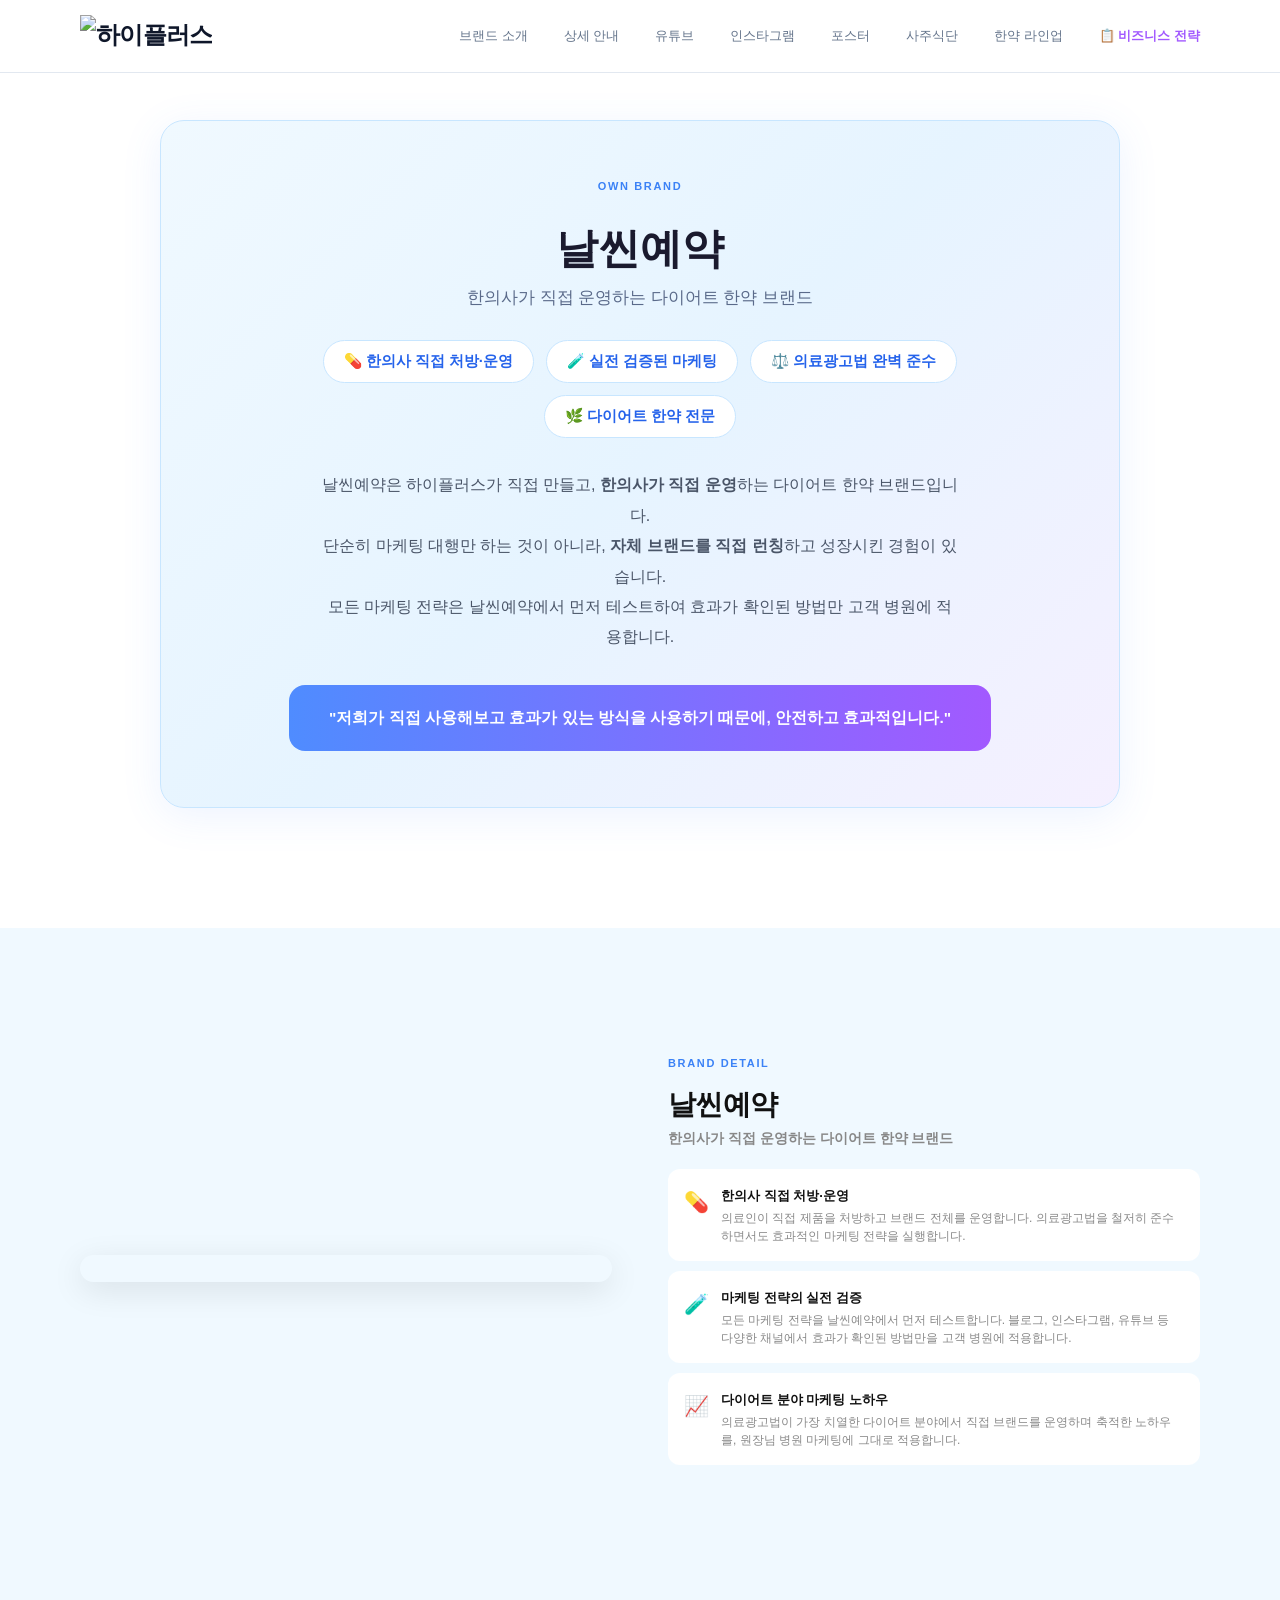
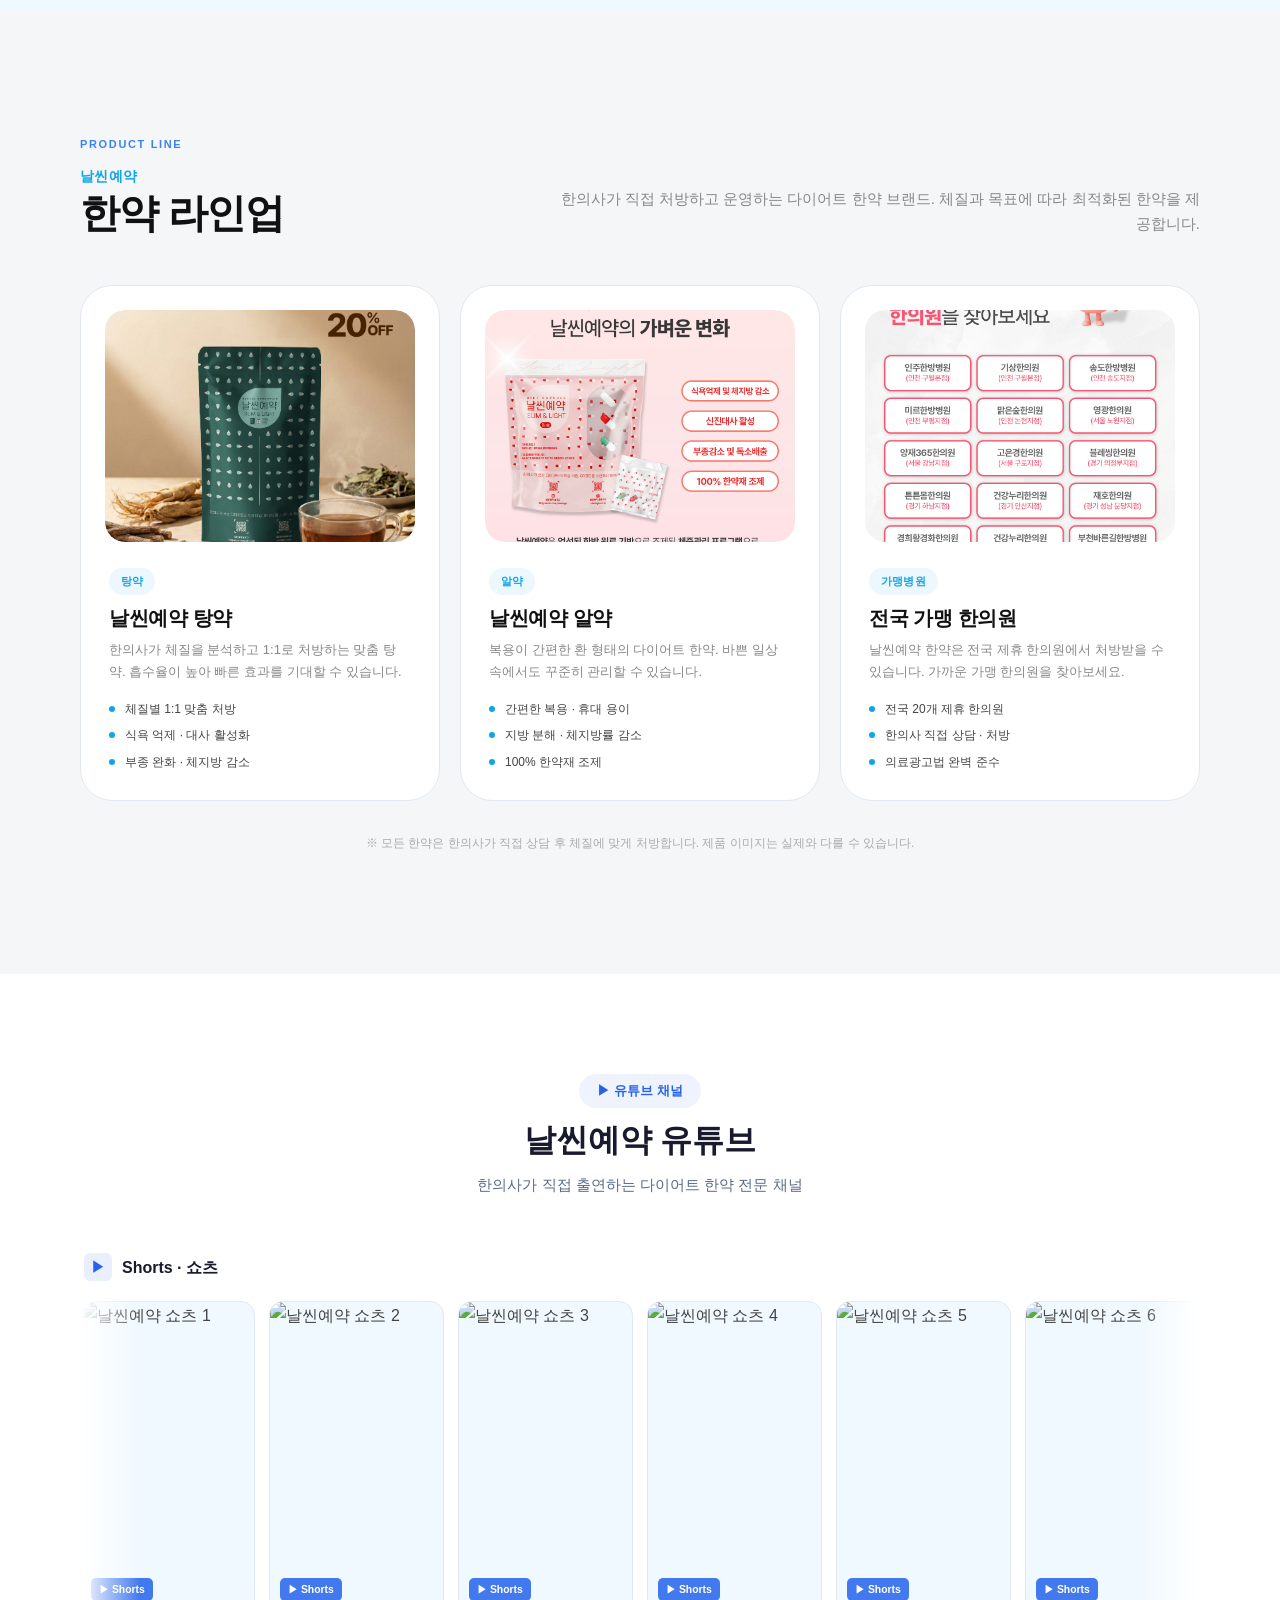
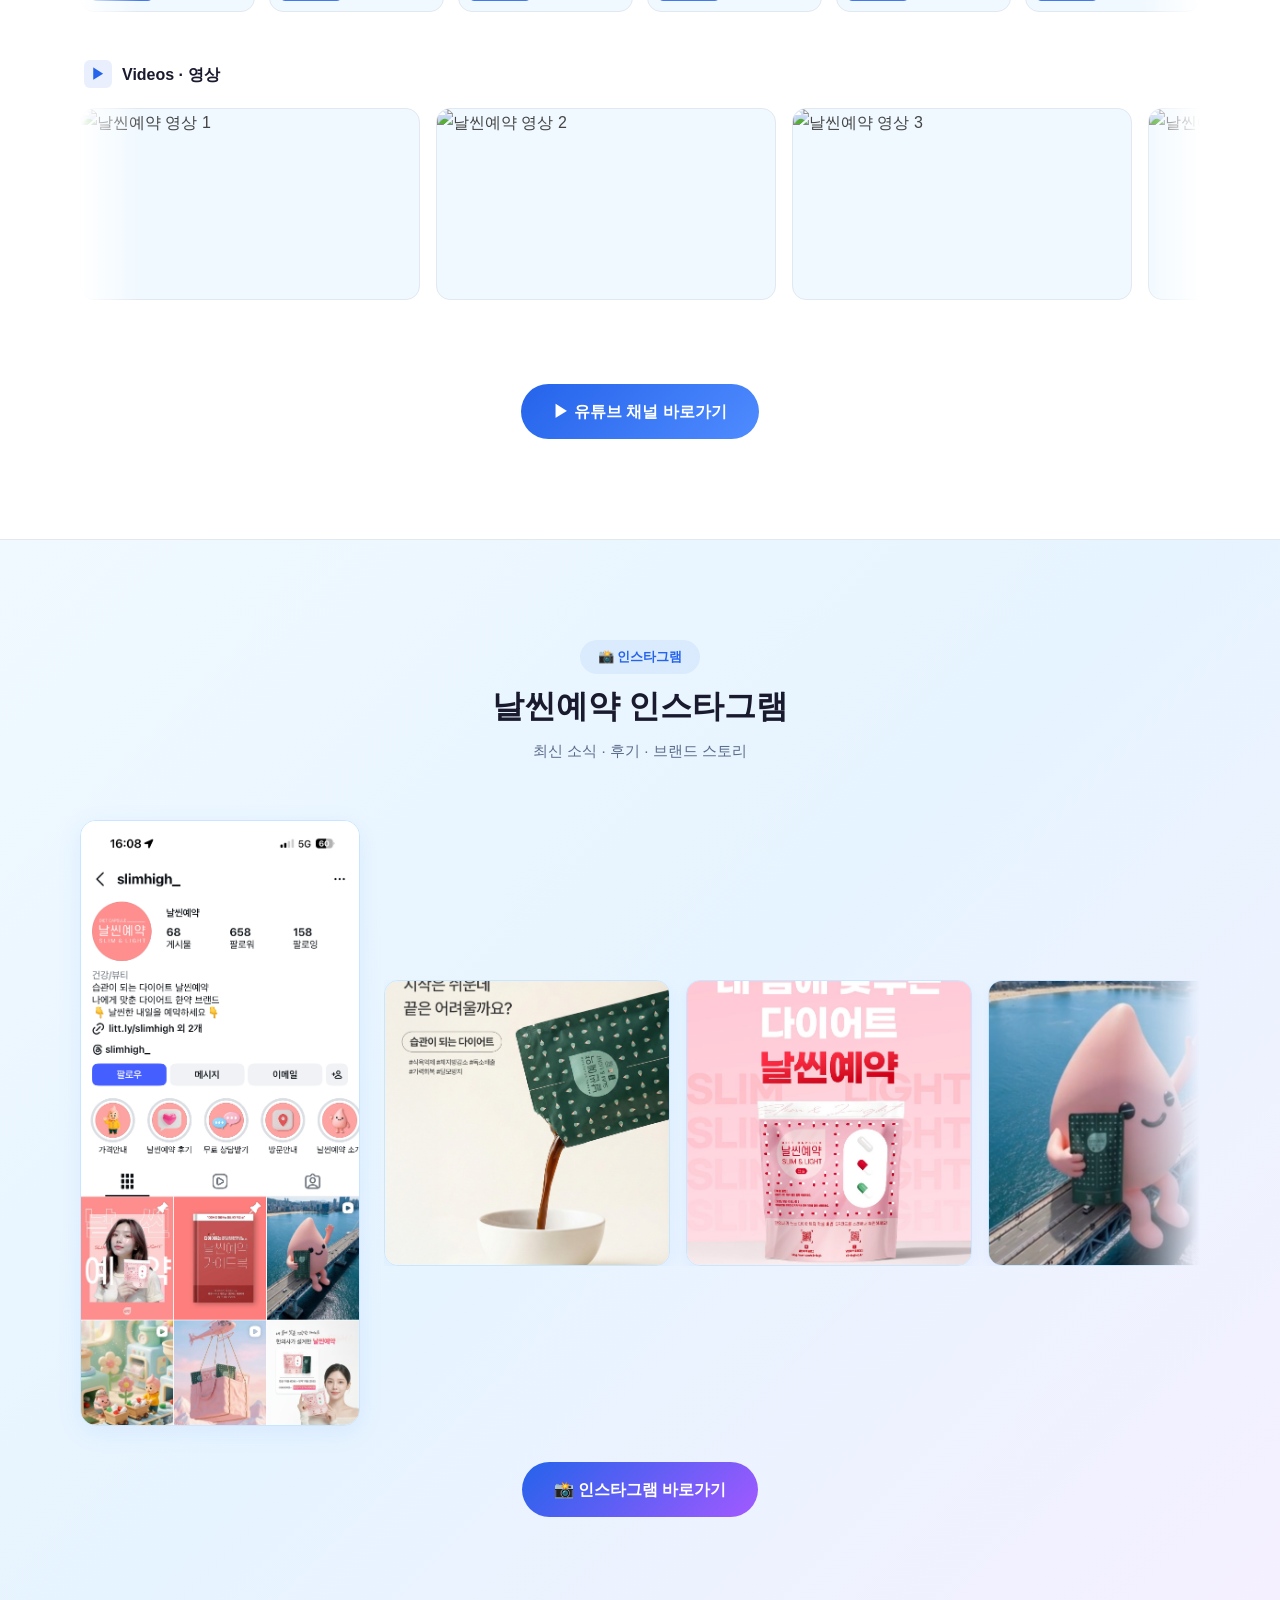
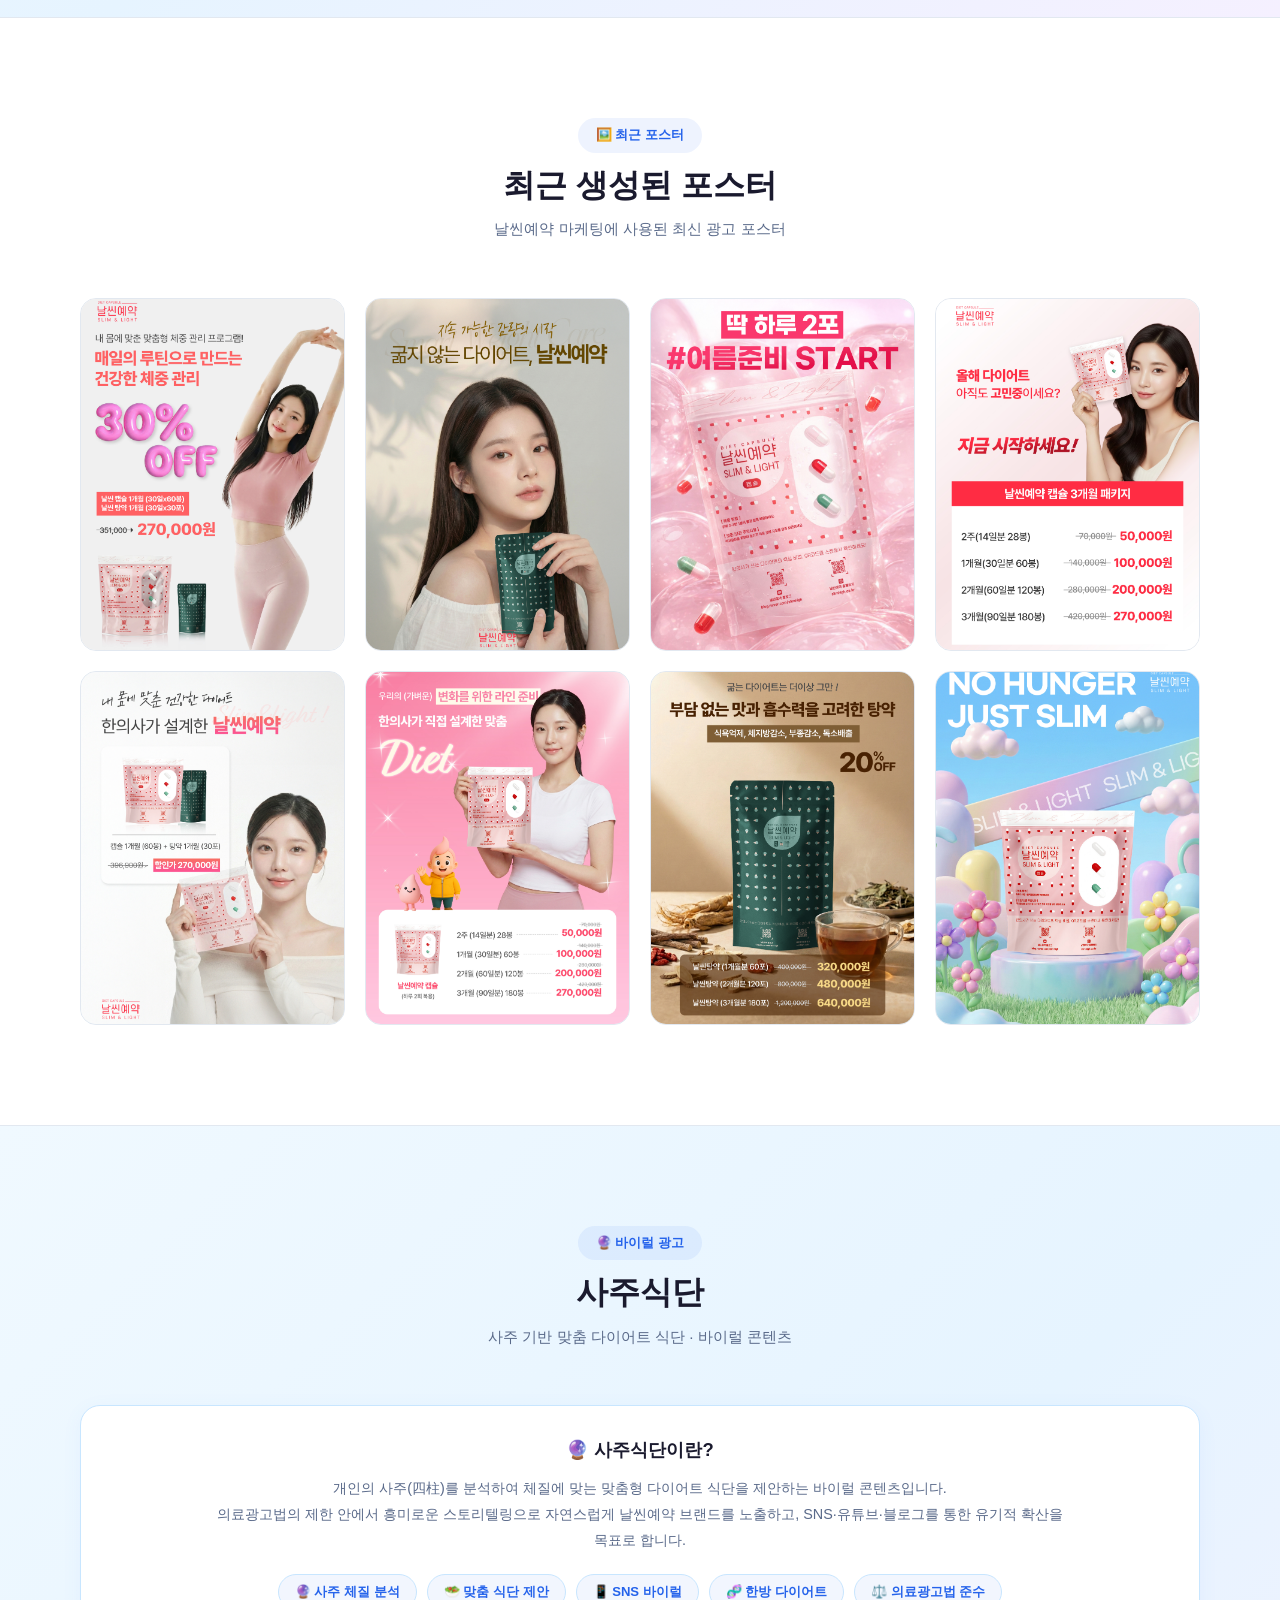
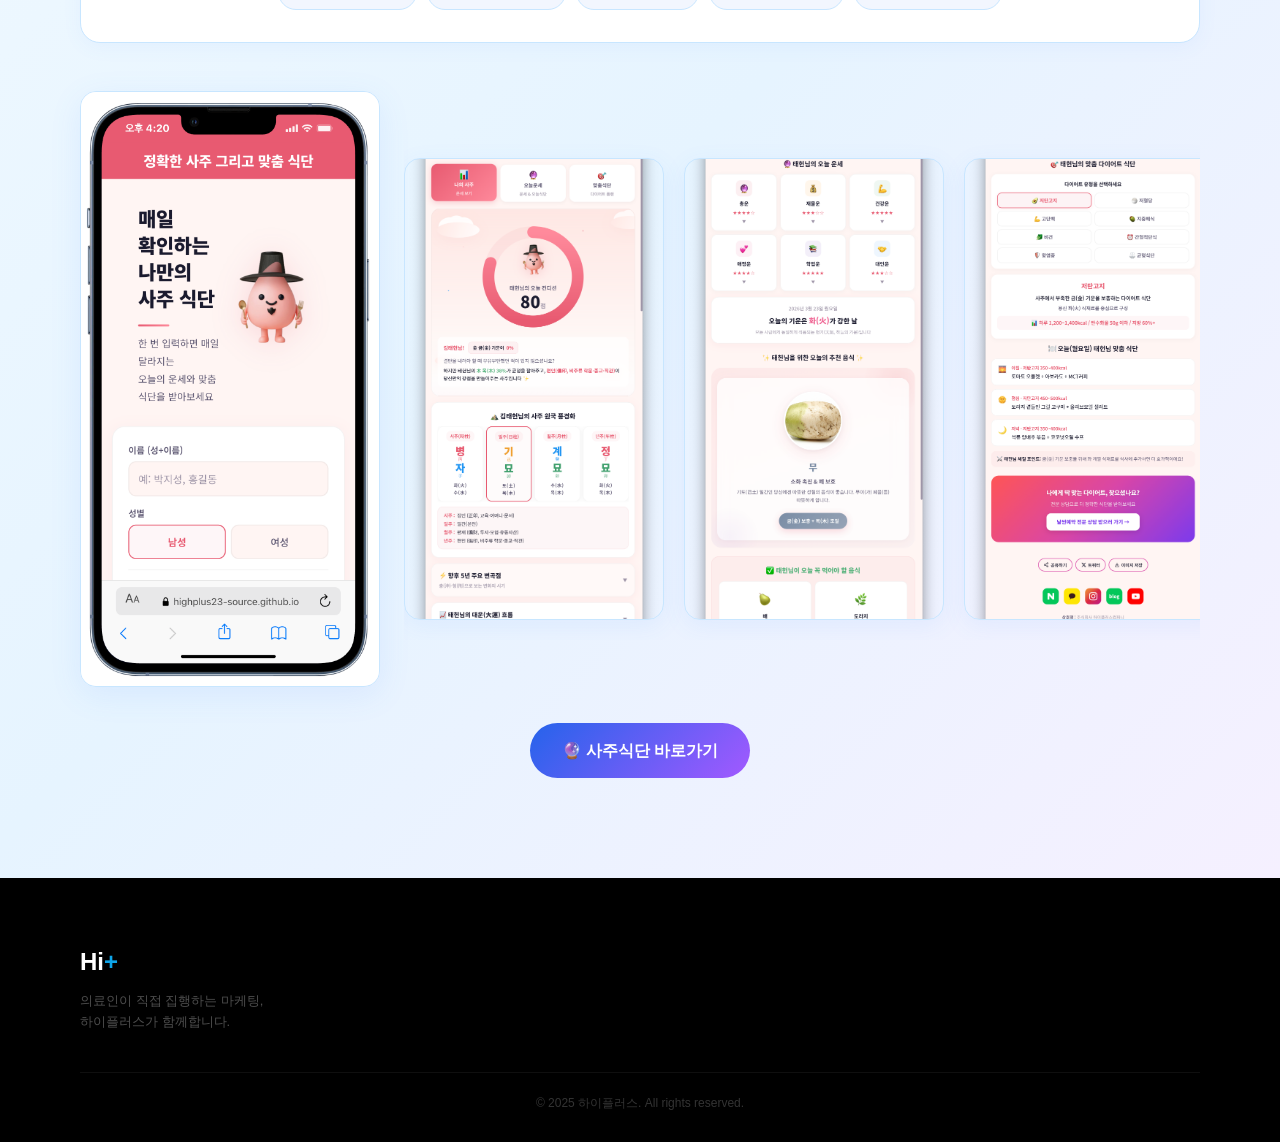
==== 날씬예약.html @ 417c9d14 "feat: Initial commit of HighPlus website project" ====
<!DOCTYPE html>
<html lang="ko">
<head>
    <meta charset="UTF-8">
    <meta name="viewport" content="width=device-width, initial-scale=1.0">
    <title>날씬예약 | 한의사가 직접 운영하는 다이어트 한약 브랜드</title>
    <meta name="description" content="한의사가 직접 운영하는 다이어트 한약 브랜드 날씬예약. 실전 검증된 마케팅 전략, 의료광고법 완벽 준수.">
    <link href="https://cdn.jsdelivr.net/gh/orioncactus/pretendard/dist/web/static/pretendard.css" rel="stylesheet">
    <link rel="stylesheet" href="style.css">
    <style>
        /* ── 상단 브랜드 히어로 카드 ── */
        .brand-hero-card {
            display: flex;
            flex-direction: column;
            align-items: center;
            text-align: center;
            background: linear-gradient(135deg, #f0f9ff 0%, #e6f4ff 50%, #f5f0ff 100%);
            border: 1.5px solid #c8e6ff;
            border-radius: 24px;
            padding: 56px 64px;
            max-width: 960px;
            margin: 0 auto;
            box-shadow: 0 8px 40px rgba(80,140,255,0.10);
        }
        .brand-hero-card h2 {
            font-size: 2.6rem;
            font-weight: 800;
            color: #1a1a2e;
            margin: 12px 0 8px;
        }
        .brand-hero-card .sub {
            font-size: 1.05rem;
            color: #5a6a8a;
            margin-bottom: 28px;
        }
        .brand-hero-features {
            display: flex;
            justify-content: center;
            gap: 12px;
            flex-wrap: wrap;
            margin-bottom: 32px;
        }
        .brand-hero-features span {
            background: #fff;
            border: 1.5px solid #c8e6ff;
            border-radius: 999px;
            padding: 8px 20px;
            font-size: 0.92rem;
            color: #2563eb;
            font-weight: 600;
        }
        .brand-hero-desc {
            font-size: 1rem;
            color: #4a5568;
            line-height: 1.9;
            max-width: 640px;
            margin: 0 auto 32px;
        }
        .brand-hero-quote {
            background: linear-gradient(90deg, #4f8cff, #a259ff);
            color: #fff;
            border-radius: 16px;
            padding: 20px 40px;
            font-size: 0.97rem;
            font-weight: 600;
        }

        /* ── 공통 섹션 ── */
        .media-section { padding: 100px 0; }
        .media-section-header { text-align: center; margin-bottom: 56px; }
        .media-section-header .badge {
            display: inline-block;
            border-radius: 999px;
            padding: 6px 18px;
            font-size: 0.82rem;
            font-weight: 700;
            margin-bottom: 12px;
            background: rgba(37,99,235,0.08);
            color: #2563eb;
        }
        .media-section-header h2 {
            font-size: 2rem;
            font-weight: 800;
            margin: 0 0 10px;
            color: #1a1a2e;
        }
        .media-section-header p { color: #5a6a8a; font-size: 0.95rem; }

        /* ── 섹션 구분선 ── */
        .media-section + .media-section {
            border-top: 1px solid #e2e8f0;
        }

        /* ── 유튜브 섹션 ── */
        #youtube-section { background: #fff; }

        .yt-sub-label {
            display: flex;
            align-items: center;
            gap: 10px;
            color: #1a1a2e;
            font-size: 1rem;
            font-weight: 700;
            margin-bottom: 20px;
            padding-left: 4px;
        }
        .yt-sub-label .yt-icon {
            width: 28px;
            height: 28px;
            border-radius: 6px;
            display: inline-flex;
            align-items: center;
            justify-content: center;
            font-size: 0.85rem;
        }
        .yt-sub-label .yt-icon.shorts { background: rgba(37,99,235,0.1); color: #2563eb; }
        .yt-sub-label .yt-icon.video { background: rgba(37,99,235,0.1); color: #2563eb; }

        /* 쇼츠 캐러셀 */
        .carousel-wrapper {
            overflow: hidden;
            position: relative;
            margin-bottom: 48px;
        }
        .carousel-wrapper::before,
        .carousel-wrapper::after {
            content: '';
            position: absolute; top: 0; bottom: 0; width: 60px;
            z-index: 3; pointer-events: none;
        }
        #youtube-section .carousel-wrapper::before { left: 0; background: linear-gradient(to right, #fff 0%, transparent 100%); }
        #youtube-section .carousel-wrapper::after { right: 0; background: linear-gradient(to left, #fff 0%, transparent 100%); }

        .shorts-track {
            display: flex;
            gap: 14px;
            animation: scrollShorts 30s linear infinite;
            width: max-content;
        }
        .shorts-track:hover { animation-play-state: paused; }

        @keyframes scrollShorts {
            0% { transform: translateX(0); }
            100% { transform: translateX(-50%); }
        }

        .shorts-slot {
            width: 175px;
            flex-shrink: 0;
            aspect-ratio: 9/16;
            background: #f0f9ff;
            border-radius: 14px;
            overflow: hidden;
            position: relative;
            cursor: pointer;
            border: 1.5px solid #e2e8f0;
            transition: transform 0.3s ease, box-shadow 0.3s ease;
        }
        .shorts-slot:hover {
            transform: translateY(-6px) scale(1.03);
            box-shadow: 0 12px 40px rgba(37,99,235,0.12);
            border-color: #c8e6ff;
        }
        .shorts-slot img {
            width: 100%; height: 100%; object-fit: cover;
            transition: transform 0.4s ease;
        }
        .shorts-slot:hover img { transform: scale(1.05); }
        .shorts-slot::after {
            content: '';
            position: absolute; bottom: 0; left: 0; right: 0;
            height: 50%;
            background: linear-gradient(to top, rgba(0,0,0,0.4) 0%, transparent 100%);
            pointer-events: none;
            opacity: 0;
            transition: opacity 0.3s ease;
        }
        .shorts-slot:hover::after { opacity: 1; }
        .shorts-badge {
            position: absolute; bottom: 10px; left: 10px;
            background: rgba(37,99,235,0.85); color: #fff;
            font-size: 0.65rem; font-weight: 700;
            padding: 3px 8px; border-radius: 5px;
            z-index: 2;
            display: flex; align-items: center; gap: 4px;
        }

        /* 썸네일 캐러셀 */
        .thumb-track {
            display: flex;
            gap: 16px;
            animation: scrollThumbs 35s linear infinite;
            width: max-content;
        }
        .thumb-track:hover { animation-play-state: paused; }

        @keyframes scrollThumbs {
            0% { transform: translateX(0); }
            100% { transform: translateX(-50%); }
        }

        .thumb-slot {
            width: 340px;
            flex-shrink: 0;
            aspect-ratio: 16/9;
            background: #f0f9ff;
            border-radius: 14px;
            overflow: hidden;
            position: relative;
            cursor: pointer;
            border: 1.5px solid #e2e8f0;
            transition: transform 0.3s ease, box-shadow 0.3s ease;
        }
        .thumb-slot:hover {
            transform: translateY(-4px) scale(1.02);
            box-shadow: 0 10px 36px rgba(37,99,235,0.12);
            border-color: #c8e6ff;
        }
        .thumb-slot img {
            width: 100%; height: 100%; object-fit: cover;
            transition: transform 0.4s ease;
        }
        .thumb-slot:hover img { transform: scale(1.05); }
        .thumb-slot::after {
            content: '';
            position: absolute; bottom: 0; left: 0; right: 0;
            height: 40%;
            background: linear-gradient(to top, rgba(0,0,0,0.4) 0%, transparent 100%);
            pointer-events: none;
            opacity: 0;
            transition: opacity 0.3s ease;
        }
        .thumb-slot:hover::after { opacity: 1; }
        .play-icon {
            position: absolute;
            top: 50%; left: 50%;
            transform: translate(-50%, -50%) scale(0.8);
            width: 48px; height: 48px;
            background: rgba(37,99,235,0.85);
            border-radius: 50%;
            display: flex; align-items: center; justify-content: center;
            opacity: 0;
            transition: opacity 0.3s ease, transform 0.3s ease;
            z-index: 2;
        }
        .play-icon::after {
            content: '';
            display: block;
            width: 0; height: 0;
            border-left: 14px solid #fff;
            border-top: 8px solid transparent;
            border-bottom: 8px solid transparent;
            margin-left: 3px;
        }
        .thumb-slot:hover .play-icon {
            opacity: 1;
            transform: translate(-50%, -50%) scale(1);
        }

        .yt-channel-btn {
            display: inline-flex;
            align-items: center;
            gap: 8px;
            background: linear-gradient(135deg, #2563eb, #4f8cff);
            color: #fff;
            padding: 14px 32px;
            border-radius: 999px;
            font-weight: 700;
            font-size: 1rem;
            text-decoration: none;
            margin-top: 36px;
            transition: transform 0.2s ease, box-shadow 0.2s ease;
        }
        .yt-channel-btn:hover {
            transform: translateY(-2px);
            box-shadow: 0 6px 24px rgba(37,99,235,0.3);
        }

        /* ── 인스타그램 섹션 ── */
        #insta-section { background: linear-gradient(135deg, #f0f9ff 0%, #e6f4ff 50%, #f5f0ff 100%); }

        .insta-layout {
            display: flex;
            gap: 24px;
            align-items: center;
        }
        .insta-fixed {
            flex-shrink: 0;
            width: 280px;
            border-radius: 16px;
            overflow: hidden;
            border: 1.5px solid #c8e6ff;
            box-shadow: 0 6px 24px rgba(80,140,255,0.10);
        }
        .insta-fixed img {
            width: 100%;
            height: 100%;
            object-fit: contain;
            display: block;
            background: #f0f9ff;
        }
        .insta-scroll-wrap {
            flex: 1;
            overflow: hidden;
            mask-image: linear-gradient(to right, #000 0%, #000 90%, transparent 100%);
            -webkit-mask-image: linear-gradient(to right, #000 0%, #000 90%, transparent 100%);
        }
        .insta-scroll-track {
            display: flex;
            gap: 16px;
            width: max-content;
            animation: insta-scroll 25s linear infinite;
        }
        .insta-scroll-track:hover {
            animation-play-state: paused;
        }
        .insta-scroll-item {
            flex-shrink: 0;
            width: 286px;
            height: 286px;
            border-radius: 14px;
            overflow: hidden;
            border: 1.5px solid #c8e6ff;
            box-shadow: 0 4px 16px rgba(80,140,255,0.08);
            transition: transform 0.3s ease, box-shadow 0.3s ease;
        }
        .insta-scroll-item:hover {
            transform: scale(1.05);
            box-shadow: 0 8px 28px rgba(80,140,255,0.15);
        }
        .insta-scroll-item img {
            width: 100%;
            height: 100%;
            object-fit: cover;
            display: block;
        }
        @keyframes insta-scroll {
            0% { transform: translateX(0); }
            100% { transform: translateX(-50%); }
        }

        .insta-profile-btn {
            display: inline-flex;
            align-items: center;
            gap: 8px;
            background: linear-gradient(135deg, #2563eb, #a259ff);
            color: #fff;
            padding: 14px 32px;
            border-radius: 999px;
            font-weight: 700;
            font-size: 1rem;
            text-decoration: none;
            margin-top: 36px;
            transition: transform 0.2s ease, box-shadow 0.2s ease;
        }
        .insta-profile-btn:hover {
            transform: translateY(-2px);
            box-shadow: 0 6px 24px rgba(37,99,235,0.3);
        }

        /* ── 포스터 섹션 ── */
        #poster-section { background: #fff; }

        .poster-grid {
            display: grid;
            grid-template-columns: repeat(4, 1fr);
            gap: 20px;
        }
        .poster-slot {
            aspect-ratio: 3/4;
            background: #f0f9ff;
            border-radius: 16px;
            overflow: hidden;
            border: 1.5px solid #e2e8f0;
            transition: transform 0.3s ease, box-shadow 0.3s ease;
        }
        .poster-slot:hover {
            transform: translateY(-6px);
            box-shadow: 0 12px 32px rgba(80,140,255,0.12);
            border-color: #c8e6ff;
        }

        /* ── 사주식단 섹션 ── */
        #saju-section { background: linear-gradient(135deg, #f0f9ff 0%, #e6f4ff 50%, #f5f0ff 100%); }

        .saju-layout {
            display: flex;
            gap: 24px;
            align-items: center;
            overflow: visible;
        }

        .saju-left {
            flex-shrink: 0;
            width: 300px;
            display: flex;
            flex-direction: column;
            gap: 20px;
        }
        .saju-fixed-img {
            border-radius: 16px;
            overflow: hidden;
            border: 1.5px solid #c8e6ff;
            box-shadow: 0 8px 32px rgba(80,140,255,0.10);
        }
        .saju-fixed-img img {
            width: 100%;
            height: auto;
            display: block;
        }

        .saju-info {
            background: #fff;
            border: 1.5px solid #c8e6ff;
            border-radius: 20px;
            padding: 32px 40px;
            margin-bottom: 48px;
            text-align: center;
            box-shadow: 0 4px 20px rgba(80,140,255,0.06);
        }
        .saju-info h3 { font-size: 1.15rem; font-weight: 800; color: #1a1a2e; margin: 0 0 14px; }
        .saju-info p { color: #5a6a8a; line-height: 1.8; margin-bottom: 20px; font-size: 0.9rem; max-width: 850px; margin-left: auto; margin-right: auto; word-break: keep-all; }
        .saju-tags { display: flex; gap: 10px; flex-wrap: wrap; justify-content: center; }
        .saju-tag {
            background: rgba(37,99,235,0.06);
            border: 1px solid #c8e6ff;
            border-radius: 999px;
            padding: 6px 16px;
            font-size: 0.82rem;
            color: #2563eb;
            font-weight: 600;
        }

        /* 사주 스크롤 */
        .saju-scroll-wrap {
            flex: 1;
            overflow-x: auto;
            padding: 20px 0;
            -ms-overflow-style: none;
            scrollbar-width: none;
        }
        .saju-scroll-wrap::-webkit-scrollbar {
            display: none;
        }

        .saju-scroll-track {
            display: flex;
            gap: 20px;
            width: max-content;
        }
        .saju-scroll-item {
            flex-shrink: 0;
            width: 260px;
            aspect-ratio: 9/16;
            border-radius: 16px;
            overflow: hidden;
            border: 1.5px solid #c8e6ff;
            box-shadow: 0 6px 24px rgba(80,140,255,0.08);
            transition: transform 0.3s ease, box-shadow 0.3s ease;
        }
        .saju-scroll-item:hover {
            transform: translateY(-8px);
            box-shadow: 0 12px 36px rgba(80,140,255,0.15);
        }
        .saju-scroll-item img {
            width: 100%; height: 100%; object-fit: cover; display: block;
        }

        /* ── 공통 버튼 영역 ── */
        .btn-area { text-align: center; }

        @media (max-width: 900px) {
            .shorts-slot { width: 140px; }
            .thumb-slot { width: 280px; }
            .insta-layout { flex-direction: column; }
            .insta-fixed { width: 100%; max-width: 280px; }
            .poster-grid { grid-template-columns: repeat(2, 1fr); }
            .saju-layout { flex-direction: column; }
            .saju-left { width: 100%; max-width: 280px; }
            .brand-hero-card { padding: 40px 24px; }
        }
        @media (max-width: 600px) {
            .shorts-slot { width: 120px; }
            .thumb-slot { width: 240px; }
        }
    </style>
</head>
<body>
    <!-- NAVBAR -->
    <nav class="navbar" id="navbar">
        <div class="nav-container">
            <a href="#" class="nav-logo"><img src="하이플러스 블랙로고.png" alt="하이플러스" style="height:42px;"></a>
            <div class="nav-links" id="navLinks">
                <a href="#brand-intro">브랜드 소개</a>
                <a href="#slimbook">상세 안내</a>
                <a href="#youtube-section">유튜브</a>
                <a href="#insta-section">인스타그램</a>
                <a href="#poster-section">포스터</a>
                <a href="#saju-section">사주식단</a>
                <a href="#slimbook-products">한약 라인업</a>
                <a href="날씬예약-전략.html" style="color:#a259ff; font-weight:700;">📋 비즈니스 전략</a>
            </div>
            <button class="nav-toggle" id="navToggle" aria-label="메뉴">
                <span></span><span></span><span></span>
            </button>
        </div>
    </nav>

    <!-- ======================================== -->
    <!-- 상단 브랜드 히어로 카드 -->
    <!-- ======================================== -->
    <section class="section section-white" id="brand-intro" style="padding-top: 120px;">
        <div class="container">
            <div class="brand-hero-card animate-on-scroll">
                <span class="section-badge">OWN BRAND</span>
                <h2>날씬예약</h2>
                <p class="sub">한의사가 직접 운영하는 다이어트 한약 브랜드</p>

                <div class="brand-hero-features">
                    <span>💊 한의사 직접 처방·운영</span>
                    <span>🧪 실전 검증된 마케팅</span>
                    <span>⚖️ 의료광고법 완벽 준수</span>
                    <span>🌿 다이어트 한약 전문</span>
                </div>

                <p class="brand-hero-desc">
                    날씬예약은 하이플러스가 직접 만들고, <strong>한의사가 직접 운영</strong>하는 다이어트 한약 브랜드입니다.<br>
                    단순히 마케팅 대행만 하는 것이 아니라, <strong>자체 브랜드를 직접 런칭</strong>하고 성장시킨 경험이 있습니다.<br>
                    모든 마케팅 전략은 날씬예약에서 먼저 테스트하여 효과가 확인된 방법만 고객 병원에 적용합니다.
                </p>

                <div class="brand-hero-quote">
                    "저희가 직접 사용해보고 효과가 있는 방식을 사용하기 때문에, 안전하고 효과적입니다."
                </div>
            </div>
        </div>
    </section>

    <!-- ======================================== -->
    <!-- 날씬예약 BRAND SHOWCASE -->
    <!-- ======================================== -->
    <section class="section section-sky" id="slimbook">
        <div class="container">
            <div class="brand-showcase animate-on-scroll">
                <div class="brand-showcase-img">
                    <img src="날씬예약 홈페이지.png" alt="날씬예약 홈페이지" loading="lazy">
                    <img src="날씬예약 홈페이지2.png" alt="날씬예약 홈페이지2" loading="lazy">
                    <img src="날씬예약 홈페이지 3.png" alt="날씬예약 홈페이지3" loading="lazy">
                </div>
                <div class="brand-showcase-text">
                    <span class="section-badge">BRAND DETAIL</span>
                    <h2 class="brand-showcase-title">날씬예약</h2>
                    <p class="brand-showcase-sub">한의사가 직접 운영하는 다이어트 한약 브랜드</p>
                    <div class="brand-points">
                        <div class="brand-point">
                            <div class="brand-point-icon">💊</div>
                            <div>
                                <strong>한의사 직접 처방·운영</strong>
                                <p>의료인이 직접 제품을 처방하고 브랜드 전체를 운영합니다. 의료광고법을 철저히 준수하면서도 효과적인 마케팅 전략을 실행합니다.</p>
                            </div>
                        </div>
                        <div class="brand-point">
                            <div class="brand-point-icon">🧪</div>
                            <div>
                                <strong>마케팅 전략의 실전 검증</strong>
                                <p>모든 마케팅 전략을 날씬예약에서 먼저 테스트합니다. 블로그, 인스타그램, 유튜브 등 다양한 채널에서 효과가 확인된 방법만을 고객 병원에 적용합니다.</p>
                            </div>
                        </div>
                        <div class="brand-point">
                            <div class="brand-point-icon">📈</div>
                            <div>
                                <strong>다이어트 분야 마케팅 노하우</strong>
                                <p>의료광고법이 가장 치열한 다이어트 분야에서 직접 브랜드를 운영하며 축적한 노하우를, 원장님 병원 마케팅에 그대로 적용합니다.</p>
                            </div>
                        </div>
                    </div>
                </div>
            </div>
        </div>
    </section>

    <!-- ======================================== -->
    <!-- 날씬예약 PRODUCT LINE -->
    <!-- ======================================== -->
    <section class="section section-light" id="slimbook-products">
        <div class="container">
            <div class="product-line-header">
                <div class="product-line-top">
                    <span class="section-badge">PRODUCT LINE</span>
                    <h2 class="product-line-title">
                        <span class="product-line-brand">날씬예약</span>
                        한약 라인업
                    </h2>
                </div>
                <p class="product-line-desc">한의사가 직접 처방하고 운영하는 다이어트 한약 브랜드. 체질과 목표에 따라 최적화된 한약을 제공합니다.</p>
            </div>

            <div class="product-grid">
                <div class="product-card" data-delay="0">
                    <div class="product-img-wrap">
                        <img src="assets/탕약.jpg" alt="날씬예약 탕약" class="product-img" loading="lazy">
                    </div>
                    <div class="product-info">
                        <span class="product-tag">탕약</span>
                        <h3 class="product-name">날씬예약 탕약</h3>
                        <p class="product-desc">한의사가 체질을 분석하고 1:1로 처방하는 맞춤 탕약. 흡수율이 높아 빠른 효과를 기대할 수 있습니다.</p>
                        <ul class="product-features">
                            <li>체질별 1:1 맞춤 처방</li>
                            <li>식욕 억제 · 대사 활성화</li>
                            <li>부종 완화 · 체지방 감소</li>
                        </ul>
                    </div>
                </div>
                <div class="product-card" data-delay="100">
                    <div class="product-img-wrap">
                        <img src="assets/알약.jpg" alt="날씬예약 알약" class="product-img" loading="lazy">
                    </div>
                    <div class="product-info">
                        <span class="product-tag">알약</span>
                        <h3 class="product-name">날씬예약 알약</h3>
                        <p class="product-desc">복용이 간편한 환 형태의 다이어트 한약. 바쁜 일상 속에서도 꾸준히 관리할 수 있습니다.</p>
                        <ul class="product-features">
                            <li>간편한 복용 · 휴대 용이</li>
                            <li>지방 분해 · 체지방률 감소</li>
                            <li>100% 한약재 조제</li>
                        </ul>
                    </div>
                </div>
                <div class="product-card" data-delay="200">
                    <div class="product-img-wrap">
                        <img src="assets/가맹병원.jpg" alt="날씬예약 가맹병원" class="product-img" loading="lazy">
                    </div>
                    <div class="product-info">
                        <span class="product-tag">가맹병원</span>
                        <h3 class="product-name">전국 가맹 한의원</h3>
                        <p class="product-desc">날씬예약 한약은 전국 제휴 한의원에서 처방받을 수 있습니다. 가까운 가맹 한의원을 찾아보세요.</p>
                        <ul class="product-features">
                            <li>전국 20개 제휴 한의원</li>
                            <li>한의사 직접 상담 · 처방</li>
                            <li>의료광고법 완벽 준수</li>
                        </ul>
                    </div>
                </div>
            </div>

            <div class="product-notice">
                <p>※ 모든 한약은 한의사가 직접 상담 후 체질에 맞게 처방합니다. 제품 이미지는 실제와 다를 수 있습니다.</p>
            </div>
        </div>
    </section>

    <!-- ======================================== -->
    <!-- 유튜브 섹션 -->
    <!-- 영상 추가방법: .yt-slot 안에 아래 중 하나를 복붙
         [iframe] <iframe src="https://www.youtube.com/embed/영상ID" width="100%" height="100%" frameborder="0" allowfullscreen></iframe>
         [이미지] <img src="썸네일이미지.jpg" style="width:100%;height:100%;object-fit:cover;">
    -->
    <!-- ======================================== -->
    <section class="media-section" id="youtube-section">
        <div class="container">
            <div class="media-section-header">
                <div class="badge">▶ 유튜브 채널</div>
                <h2>날씬예약 유튜브</h2>
                <p>한의사가 직접 출연하는 다이어트 한약 전문 채널</p>
            </div>

            <!-- 쇼츠 영역 -->
            <div class="yt-sub-label">
                <span class="yt-icon shorts">▶</span>
                Shorts · 쇼츠
            </div>
            <div class="carousel-wrapper">
                <div class="shorts-track">
                    <!-- 원본 8개 -->
                    <div class="shorts-slot">
                        <img src="쇼츠1.png" alt="날씬예약 쇼츠 1" loading="lazy">
                        <span class="shorts-badge">▶ Shorts</span>
                    </div>
                    <div class="shorts-slot">
                        <img src="쇼츠2.png" alt="날씬예약 쇼츠 2" loading="lazy">
                        <span class="shorts-badge">▶ Shorts</span>
                    </div>
                    <div class="shorts-slot">
                        <img src="쇼츠3.png" alt="날씬예약 쇼츠 3" loading="lazy">
                        <span class="shorts-badge">▶ Shorts</span>
                    </div>
                    <div class="shorts-slot">
                        <img src="쇼츠4.png" alt="날씬예약 쇼츠 4" loading="lazy">
                        <span class="shorts-badge">▶ Shorts</span>
                    </div>
                    <div class="shorts-slot">
                        <img src="쇼츠5.png" alt="날씬예약 쇼츠 5" loading="lazy">
                        <span class="shorts-badge">▶ Shorts</span>
                    </div>
                    <div class="shorts-slot">
                        <img src="쇼츠6.png" alt="날씬예약 쇼츠 6" loading="lazy">
                        <span class="shorts-badge">▶ Shorts</span>
                    </div>
                    <div class="shorts-slot">
                        <img src="쇼츠7.png" alt="날씬예약 쇼츠 7" loading="lazy">
                        <span class="shorts-badge">▶ Shorts</span>
                    </div>
                    <div class="shorts-slot">
                        <img src="쇼츠8.png" alt="날씬예약 쇼츠 8" loading="lazy">
                        <span class="shorts-badge">▶ Shorts</span>
                    </div>
                    <!-- 복제 (무한 루프용) -->
                    <div class="shorts-slot">
                        <img src="쇼츠1.png" alt="날씬예약 쇼츠 1" loading="lazy">
                        <span class="shorts-badge">▶ Shorts</span>
                    </div>
                    <div class="shorts-slot">
                        <img src="쇼츠2.png" alt="날씬예약 쇼츠 2" loading="lazy">
                        <span class="shorts-badge">▶ Shorts</span>
                    </div>
                    <div class="shorts-slot">
                        <img src="쇼츠3.png" alt="날씬예약 쇼츠 3" loading="lazy">
                        <span class="shorts-badge">▶ Shorts</span>
                    </div>
                    <div class="shorts-slot">
                        <img src="쇼츠4.png" alt="날씬예약 쇼츠 4" loading="lazy">
                        <span class="shorts-badge">▶ Shorts</span>
                    </div>
                    <div class="shorts-slot">
                        <img src="쇼츠5.png" alt="날씬예약 쇼츠 5" loading="lazy">
                        <span class="shorts-badge">▶ Shorts</span>
                    </div>
                    <div class="shorts-slot">
                        <img src="쇼츠6.png" alt="날씬예약 쇼츠 6" loading="lazy">
                        <span class="shorts-badge">▶ Shorts</span>
                    </div>
                    <div class="shorts-slot">
                        <img src="쇼츠7.png" alt="날씬예약 쇼츠 7" loading="lazy">
                        <span class="shorts-badge">▶ Shorts</span>
                    </div>
                    <div class="shorts-slot">
                        <img src="쇼츠8.png" alt="날씬예약 쇼츠 8" loading="lazy">
                        <span class="shorts-badge">▶ Shorts</span>
                    </div>
                </div>
            </div>

            <!-- 일반 영상 (썸네일) 영역 -->
            <div class="yt-sub-label">
                <span class="yt-icon video">▶</span>
                Videos · 영상
            </div>
            <div class="carousel-wrapper">
                <div class="thumb-track">
                    <!-- 원본 7개 -->
                    <div class="thumb-slot">
                        <img src="썸네일1.png" alt="날씬예약 영상 1" loading="lazy">
                        <div class="play-icon"></div>
                    </div>
                    <div class="thumb-slot">
                        <img src="썸네일2.png" alt="날씬예약 영상 2" loading="lazy">
                        <div class="play-icon"></div>
                    </div>
                    <div class="thumb-slot">
                        <img src="썸네일3.png" alt="날씬예약 영상 3" loading="lazy">
                        <div class="play-icon"></div>
                    </div>
                    <div class="thumb-slot">
                        <img src="썸네일4.png" alt="날씬예약 영상 4" loading="lazy">
                        <div class="play-icon"></div>
                    </div>
                    <div class="thumb-slot">
                        <img src="썸네일5.png" alt="날씬예약 영상 5" loading="lazy">
                        <div class="play-icon"></div>
                    </div>
                    <div class="thumb-slot">
                        <img src="썸네일6.png" alt="날씬예약 영상 6" loading="lazy">
                        <div class="play-icon"></div>
                    </div>
                    <div class="thumb-slot">
                        <img src="썸네일7.png" alt="날씬예약 영상 7" loading="lazy">
                        <div class="play-icon"></div>
                    </div>
                    <!-- 복제 (무한 루프용) -->
                    <div class="thumb-slot">
                        <img src="썸네일1.png" alt="날씬예약 영상 1" loading="lazy">
                        <div class="play-icon"></div>
                    </div>
                    <div class="thumb-slot">
                        <img src="썸네일2.png" alt="날씬예약 영상 2" loading="lazy">
                        <div class="play-icon"></div>
                    </div>
                    <div class="thumb-slot">
                        <img src="썸네일3.png" alt="날씬예약 영상 3" loading="lazy">
                        <div class="play-icon"></div>
                    </div>
                    <div class="thumb-slot">
                        <img src="썸네일4.png" alt="날씬예약 영상 4" loading="lazy">
                        <div class="play-icon"></div>
                    </div>
                    <div class="thumb-slot">
                        <img src="썸네일5.png" alt="날씬예약 영상 5" loading="lazy">
                        <div class="play-icon"></div>
                    </div>
                    <div class="thumb-slot">
                        <img src="썸네일6.png" alt="날씬예약 영상 6" loading="lazy">
                        <div class="play-icon"></div>
                    </div>
                    <div class="thumb-slot">
                        <img src="썸네일7.png" alt="날씬예약 영상 7" loading="lazy">
                        <div class="play-icon"></div>
                    </div>
                </div>
            </div>

            <div class="btn-area">
                <a href="https://www.youtube.com/@Slimhigh" target="_blank" class="yt-channel-btn" id="yt-channel-link">▶ 유튜브 채널 바로가기</a>
            </div>
        </div>
    </section>

    <!-- ======================================== -->
    <!-- 인스타그램 섹션 -->
    <!-- 이미지 추가방법: .insta-slot 안에
         <img src="게시물이미지.jpg" style="width:100%;height:100%;object-fit:cover;border-radius:10px;">
    -->
    <!-- ======================================== -->
    <section class="media-section" id="insta-section">
        <div class="container">
            <div class="media-section-header">
                <div class="badge">📸 인스타그램</div>
                <h2>날씬예약 인스타그램</h2>
                <p>최신 소식 · 후기 · 브랜드 스토리</p>
            </div>

            <div class="insta-layout">
                <div class="insta-fixed">
                    <img src="인스타그램 피드/KakaoTalk_Photo_2026-03-24-16-09-26 001.png" alt="날씬예약 인스타 피드" loading="lazy">
                </div>
                <div class="insta-scroll-wrap">
                    <div class="insta-scroll-track">
                        <div class="insta-scroll-item"><img src="인스타그램 피드/KakaoTalk_Photo_2026-03-24-16-09-26 002.png" alt="날씬예약 인스타 피드" loading="lazy"></div>
                        <div class="insta-scroll-item"><img src="인스타그램 피드/KakaoTalk_Photo_2026-03-24-16-09-26 003.png" alt="날씬예약 인스타 피드" loading="lazy"></div>
                        <div class="insta-scroll-item"><img src="인스타그램 피드/KakaoTalk_Photo_2026-03-24-16-09-26 004.png" alt="날씬예약 인스타 피드" loading="lazy"></div>
                        <div class="insta-scroll-item"><img src="인스타그램 피드/KakaoTalk_Photo_2026-03-24-16-09-26 005.png" alt="날씬예약 인스타 피드" loading="lazy"></div>
                        <div class="insta-scroll-item"><img src="인스타그램 피드/KakaoTalk_Photo_2026-03-24-16-09-26 006.png" alt="날씬예약 인스타 피드" loading="lazy"></div>
                        <!-- 무한 루프를 위한 복제 -->
                        <div class="insta-scroll-item"><img src="인스타그램 피드/KakaoTalk_Photo_2026-03-24-16-09-26 002.png" alt="날씬예약 인스타 피드" loading="lazy"></div>
                        <div class="insta-scroll-item"><img src="인스타그램 피드/KakaoTalk_Photo_2026-03-24-16-09-26 003.png" alt="날씬예약 인스타 피드" loading="lazy"></div>
                        <div class="insta-scroll-item"><img src="인스타그램 피드/KakaoTalk_Photo_2026-03-24-16-09-26 004.png" alt="날씬예약 인스타 피드" loading="lazy"></div>
                        <div class="insta-scroll-item"><img src="인스타그램 피드/KakaoTalk_Photo_2026-03-24-16-09-26 005.png" alt="날씬예약 인스타 피드" loading="lazy"></div>
                        <div class="insta-scroll-item"><img src="인스타그램 피드/KakaoTalk_Photo_2026-03-24-16-09-26 006.png" alt="날씬예약 인스타 피드" loading="lazy"></div>
                    </div>
                </div>
            </div>

            <div class="btn-area">
                <!-- href에 인스타그램 프로필 주소를 넣어주세요 -->
                <a href="https://www.instagram.com/slimhigh_/" target="_blank" class="insta-profile-btn" id="insta-profile-link">📸 인스타그램 바로가기</a>
            </div>
        </div>
    </section>

    <!-- ======================================== -->
    <!-- 최근 포스터 섹션 -->
    <!-- 이미지 추가방법: .poster-slot 안에
         <img src="포스터이미지.jpg" style="width:100%;height:100%;object-fit:cover;">
    -->
    <!-- ======================================== -->
    <section class="media-section" id="poster-section">
        <div class="container">
            <div class="media-section-header">
                <div class="badge">🖼️ 최근 포스터</div>
                <h2>최근 생성된 포스터</h2>
                <p>날씬예약 마케팅에 사용된 최신 광고 포스터</p>
            </div>

            <div class="poster-grid">
                <div class="poster-slot"><img src="포스터/0213 포스터.jpg" alt="날씬예약 포스터" loading="lazy" style="width:100%;height:100%;object-fit:cover;"></div>
                <div class="poster-slot"><img src="포스터/날씬예약 모델 연출컷 포스터.jpg" alt="날씬예약 포스터" loading="lazy" style="width:100%;height:100%;object-fit:cover;"></div>
                <div class="poster-slot"><img src="포스터/날씬예약 제품 포스터.jpg" alt="날씬예약 포스터" loading="lazy" style="width:100%;height:100%;object-fit:cover;"></div>
                <div class="poster-slot"><img src="포스터/날씬예약 캡슐 포스터.jpg" alt="날씬예약 포스터" loading="lazy" style="width:100%;height:100%;object-fit:cover;"></div>
                <div class="poster-slot"><img src="포스터/날씬예약 포스터.jpg" alt="날씬예약 포스터" loading="lazy" style="width:100%;height:100%;object-fit:cover;"></div>
                <div class="poster-slot"><img src="포스터/날씬예약 포스터2.jpg" alt="날씬예약 포스터" loading="lazy" style="width:100%;height:100%;object-fit:cover;"></div>
                <div class="poster-slot"><img src="포스터/날씬예약 포스터3.jpg" alt="날씬예약 포스터" loading="lazy" style="width:100%;height:100%;object-fit:cover;"></div>
                <div class="poster-slot"><img src="포스터/날씬예약 포스터4.jpg" alt="날씬예약 포스터" loading="lazy" style="width:100%;height:100%;object-fit:cover;"></div>
            </div>
        </div>
    </section>

    <!-- ======================================== -->
    <!-- 사주식단 (바이럴광고) 섹션 -->
    <!-- 광고 추가방법: .saju-slot 안에
         <img src="광고캡쳐.jpg" style="width:100%;height:100%;object-fit:cover;">
         또는 <video src="광고영상.mp4" autoplay loop muted style="width:100%;height:100%;object-fit:cover;"></video>
    -->
    <!-- ======================================== -->
    <section class="media-section" id="saju-section">
        <div class="container">
            <div class="media-section-header">
                <div class="badge">🔮 바이럴 광고</div>
                <h2>사주식단</h2>
                <p>사주 기반 맞춤 다이어트 식단 · 바이럴 콘텐츠</p>
            </div>

            <div class="saju-info">
                <h3>🔮 사주식단이란?</h3>
                <p>
                    개인의 사주(四柱)를 분석하여 체질에 맞는 맞춤형 다이어트 식단을 제안하는 바이럴 콘텐츠입니다.<br>
                    의료광고법의 제한 안에서 흥미로운 스토리텔링으로 자연스럽게 날씬예약 브랜드를 노출하고, 
                    SNS·유튜브·블로그를 통한 유기적 확산을 목표로 합니다.
                </p>
                <div class="saju-tags">
                    <span class="saju-tag">🔮 사주 체질 분석</span>
                    <span class="saju-tag">🥗 맞춤 식단 제안</span>
                    <span class="saju-tag">📱 SNS 바이럴</span>
                    <span class="saju-tag">🧬 한방 다이어트</span>
                    <span class="saju-tag">⚖️ 의료광고법 준수</span>
                </div>
            </div>

            <div class="saju-layout">
                <div class="saju-left">
                    <div class="saju-fixed-img">
                        <img src="사주/날씬예약 사주 중심.png" alt="날씬예약 사주식단" loading="lazy">
                    </div>
                </div>
                <div class="saju-scroll-wrap">
                    <div class="saju-scroll-track">
                        <!-- 고정된 우측 사진 3장 (1열 배치) -->
                        <div class="saju-scroll-item"><img src="사주/날씬예약 메인1.png" alt="날씬예약 사주식단" loading="lazy"></div>
                        <div class="saju-scroll-item"><img src="사주/날씬예약 메인2.png" alt="날씬예약 사주식단" loading="lazy"></div>
                        <div class="saju-scroll-item"><img src="사주/날씬예약 메인3.png" alt="날씬예약 사주식단" loading="lazy"></div>
                    </div>
                </div>
            </div>

            <div class="btn-area">
                <a href="https://highplus23-source.github.io/saju-main/" target="_blank" class="insta-profile-btn">🔮 사주식단 바로가기</a>
            </div>
        </div>
    </section>

    <!-- FOOTER -->
    <footer class="footer" id="contact">
        <div class="container">
            <div class="footer-content">
                <div class="footer-brand">
                    <span class="footer-logo">Hi<span class="logo-accent">+</span></span>
                    <p class="footer-tagline">의료인이 직접 집행하는 마케팅,<br>하이플러스가 함께합니다.</p>
                </div>
            </div>
            <div class="footer-bottom">
                <p>© 2025 하이플러스. All rights reserved.</p>
            </div>
        </div>
    </footer>

    <!-- 이미지 팝업 (라이트박스) -->
    <div id="lightbox" style="
        display:none; position:fixed; top:0; left:0; width:100%; height:100%;
        background:rgba(0,0,0,0.85); z-index:99999;
        justify-content:center; align-items:center; cursor:pointer;
    " onclick="this.style.display='none'">
        <span style="position:absolute; top:20px; right:30px; color:#fff; font-size:2.5rem; font-weight:300; cursor:pointer;">&times;</span>
        <img id="lightbox-img" src="" alt="" style="
            max-width:90%; max-height:90%; border-radius:12px;
            box-shadow:0 0 60px rgba(0,0,0,0.5); object-fit:contain;
        ">
    </div>

    <script src="script.js"></script>
    <script>
    (function(){
        const lightbox = document.getElementById('lightbox');
        const lightboxImg = document.getElementById('lightbox-img');

        // 클릭 가능한 이미지 슬롯 선택자
        const selectors = [
            '.shorts-slot',
            '.thumb-slot',
            '.insta-scroll-item',
            '.insta-fixed',
            '.poster-slot',
            '.saju-scroll-item',
            '.saju-fixed-img'
        ];

        document.querySelectorAll(selectors.join(',')).forEach(function(slot){
            slot.style.cursor = 'pointer';
            slot.addEventListener('click', function(e){
                e.stopPropagation();
                var img = this.querySelector('img');
                if(img){
                    lightboxImg.src = img.src;
                    lightboxImg.alt = img.alt;
                    lightbox.style.display = 'flex';
                }
            });
        });

        // ESC 키로 닫기
        document.addEventListener('keydown', function(e){
            if(e.key === 'Escape') lightbox.style.display = 'none';
        });
    })();
    </script>
</body>
</html>
---- style.css ----
/* ==========================================
   DESIGN SYSTEM — Doosan Robotics Inspired
   ========================================== */
:root {
    --primary: #2563EB;
    --primary-light: #3B82F6;
    --bg-white: #FFFFFF;
    --bg-light: #F5F6F8;
    --bg-dark: #111111;
    --bg-black: #000000;
    --text-dark: #111111;
    --text-body: #444444;
    --text-muted: #888888;
    --text-light: #AAAAAA;
    --border: #E8E8E8;
    --shadow-sm: 0 2px 8px rgba(0,0,0,0.04);
    --shadow-md: 0 8px 24px rgba(0,0,0,0.06);
    --radius: 32px;
    --radius-sm: 20px;
    --radius-xs: 12px;
    --transition: all 0.3s ease;
    --font-main: 'Pretendard', -apple-system, BlinkMacSystemFont, 'Segoe UI', sans-serif;
}

/* ==========================================
   RESET & BASE
   ========================================== */
*, *::before, *::after { box-sizing: border-box; margin: 0; padding: 0; }
html { scroll-behavior: smooth; }
body { font-family: var(--font-main); color: var(--text-body); line-height: 1.7; overflow-x: hidden; -webkit-font-smoothing: antialiased; }
a { text-decoration: none; color: inherit; }
ul, ol { list-style: none; }
img { max-width: 100%; height: auto; display: block; }
h1,h2,h3,h4,h5,h6 { color: var(--text-dark); line-height: 1.3; }
.container { max-width: 1200px; margin: 0 auto; padding: 0 40px; }

/* Animations */
.animate-on-scroll { opacity: 0; transform: translateY(30px); transition: opacity 0.7s ease, transform 0.7s ease; }
.animate-on-scroll.visible { opacity: 1; transform: translateY(0); }

/* ==========================================
   NAVBAR
   ========================================== */
.navbar { position: fixed; top: 0; left: 0; right: 0; z-index: 1000; padding: 0; transition: var(--transition); background: rgba(255,255,255,0.8); backdrop-filter: blur(16px); border-bottom: 1px solid #e2e8f0; }
.navbar.scrolled { background: rgba(255,255,255,0.95); backdrop-filter: blur(24px); box-shadow: 0 1px 12px rgba(0,0,0,0.06); }
.nav-container { max-width: 1200px; margin: 0 auto; padding: 0 40px; display: flex; align-items: center; justify-content: space-between; height: 72px; }
.nav-logo { font-size: 1.5rem; font-weight: 800; color: #0f172a; letter-spacing: -0.03em; }
.navbar.scrolled .nav-logo { color: #0f172a; }
.logo-accent { color: #0ea5e9; }
.nav-links { display: flex; gap: 36px; align-items: center; }
.nav-links a { font-size: 0.8125rem; font-weight: 500; color: #64748b; transition: var(--transition); }
.navbar.scrolled .nav-links a { color: #64748b; }
.nav-links a:hover { color: #0ea5e9; }
.nav-toggle { display: none; background: none; border: none; cursor: pointer; padding: 8px; }
.nav-toggle span { display: block; width: 20px; height: 1.5px; background: #0f172a; margin: 5px 0; transition: var(--transition); }
.navbar.scrolled .nav-toggle span { background: #0f172a; }

/* ==========================================
   HERO — AI Studio Style (Spline + Gradient Overlay)
   ========================================== */
.hero {
    min-height: 70vh;
    display: flex;
    flex-direction: column;
    align-items: center;
    justify-content: center;
    background: #f1f5f9;
    position: relative;
    overflow: hidden;
    padding: 56px 0 42px;
}

/* Spline 3D fills the entire hero */
.hero-spline-bg {
    position: absolute;
    inset: 0;
    z-index: 0;
    pointer-events: auto;
    overflow: hidden;
}
.hero-spline-bg iframe {
    position: absolute;
    top: 0;
    left: 0;
    width: calc(100% + 200px);
    height: calc(100% + 60px);
    border: none;
    display: block;
}

/* Gradient overlays to make left text readable */
.hero-gradient-overlay {
    position: absolute;
    inset: 0;
    z-index: 1;
    background: linear-gradient(to right, #f1f5f9 0%, #f1f5f9 30%, rgba(241,245,249,0.85) 45%, rgba(241,245,249,0) 65%);
    pointer-events: none;
}
.hero-gradient-bottom {
    position: absolute;
    left: 0; right: 0; bottom: 0;
    height: 120px;
    z-index: 1;
    background: linear-gradient(to top, #f1f5f9, transparent);
    pointer-events: none;
}

/* Inner container */
.hero-inner {
    max-width: 1200px;
    width: 100%;
    margin: 0 auto;
    padding: 0 40px;
    position: relative;
    z-index: 2;
}

/* Text content (left side) */
.hero-content {
    max-width: 640px;
    text-align: left;
}

/* Animated badge with ping dot */
.hero-badge {
    display: inline-flex;
    align-items: center;
    gap: 10px;
    padding: 8px 20px;
    background: rgba(14,165,233,0.08);
    border: 1px solid rgba(14,165,233,0.2);
    border-radius: 100px;
    color: #0284c7;
    font-size: 0.8125rem;
    font-weight: 600;
    margin-bottom: 36px;
    letter-spacing: 0.01em;
}
.hero-badge-dot {
    position: relative;
    display: inline-flex;
    width: 10px;
    height: 10px;
}
.hero-badge-ping {
    position: absolute;
    inset: 0;
    border-radius: 50%;
    background: #0ea5e9;
    opacity: 0.6;
    animation: badge-ping 1.5s cubic-bezier(0,0,0.2,1) infinite;
}
.hero-badge-dot-inner {
    position: relative;
    display: inline-block;
    width: 10px;
    height: 10px;
    border-radius: 50%;
    background: #0ea5e9;
}
@keyframes badge-ping {
    75%, 100% { transform: scale(2); opacity: 0; }
}

/* Title with gradient highlight */
.hero-title {
    font-size: clamp(2.5rem, 5.5vw, 4rem);
    font-weight: 800;
    color: #0f172a;
    letter-spacing: -0.04em;
    margin-bottom: 20px;
    line-height: 1.2;
}
.hero-highlight {
    background: linear-gradient(135deg, #0ea5e9, #2563eb);
    -webkit-background-clip: text;
    -webkit-text-fill-color: transparent;
    background-clip: text;
}

/* Subtitle */
.hero-subtitle {
    color: #475569;
    font-size: 1.125rem;
    line-height: 1.85;
    font-weight: 300;
    margin-bottom: 36px;
}
.hero-subtitle strong {
    color: #0f172a;
    font-weight: 600;
}

/* CTA Buttons */
.hero-buttons {
    display: flex;
    flex-wrap: wrap;
    gap: 14px;
}
.hero-btn-primary {
    display: inline-flex;
    align-items: center;
    gap: 8px;
    padding: 16px 36px;
    background: #0ea5e9;
    color: white;
    font-weight: 700;
    border-radius: 100px;
    font-size: 0.9375rem;
    transition: var(--transition);
    box-shadow: 0 8px 24px rgba(14,165,233,0.3);
}
.hero-btn-primary:hover {
    background: #0284c7;
    transform: translateY(-2px);
    box-shadow: 0 12px 32px rgba(14,165,233,0.4);
}
.hero-btn-arrow { font-size: 1rem; }
.hero-btn-secondary {
    display: inline-flex;
    align-items: center;
    gap: 6px;
    padding: 16px 36px;
    background: white;
    color: #334155;
    font-weight: 700;
    border-radius: 100px;
    font-size: 0.9375rem;
    border: 1px solid #e2e8f0;
    transition: var(--transition);
    box-shadow: 0 2px 8px rgba(0,0,0,0.04);
}
.hero-btn-secondary:hover {
    background: #f8fafc;
    border-color: #cbd5e1;
    transform: translateY(-2px);
}

/* Scroll Indicator */
.hero-scroll-indicator { position: absolute; bottom: 32px; left: 50%; transform: translateX(-50%); display: flex; flex-direction: column; align-items: center; gap: 8px; z-index: 2; }
.scroll-mouse { width: 22px; height: 36px; border: 1.5px solid #94a3b8; border-radius: 11px; position: relative; }
.scroll-dot { width: 3px; height: 6px; background: #64748b; border-radius: 2px; position: absolute; left: 50%; top: 7px; transform: translateX(-50%); animation: scroll-bounce 2s ease-in-out infinite; }
@keyframes scroll-bounce { 0%,100% { top: 7px; opacity: 1; } 50% { top: 20px; opacity: 0.2; } }

/* ==========================================
   SECTION COMMON
   ========================================== */
.section { padding: 120px 0; scroll-margin-top: 70px; }
.section-white { background: var(--bg-white); }
.section-light { background: var(--bg-light); }
.section-dark { background: var(--bg-dark); }
.section-black { background: var(--bg-black); }
.section-sky { background: #f0f9ff; }
.section-navy { background: linear-gradient(180deg, #0c1e3a 0%, #0f2847 100%); }
.section-gray { background: #f8fafc; }
.section-gradient { background: linear-gradient(180deg, #0a0a0a 0%, #111827 100%); }
.section-header { text-align: center; max-width: 680px; margin: 0 auto 64px; }
.section-badge { display: inline-block; font-size: 0.6875rem; font-weight: 700; letter-spacing: 0.15em; text-transform: uppercase; color: var(--primary-light); margin-bottom: 14px; }
.section-badge-light { color: rgba(255,255,255,0.5); }
.section-title { font-size: clamp(1.75rem, 3.5vw, 2.5rem); font-weight: 800; letter-spacing: -0.03em; margin-bottom: 16px; }
.section-title-light { color: white; }
.section-desc { color: var(--text-muted); font-size: 0.9375rem; line-height: 1.8; }
.section-desc-light { color: rgba(255,255,255,0.4); }

/* Dark section overrides */
.section-dark .section-badge { color: var(--primary-light); }
.section-dark .section-title { color: white; }
.section-dark .section-desc { color: rgba(255,255,255,0.45); }

/* Sky section overrides */
.section-sky .brand-point { background: white; }
.section-sky .brand-point:hover { background: #f0f9ff; }
.section-sky .pillar-card { background: white; }
.section-sky .pillar-highlight { background: #f0f9ff; }

/* ==========================================
   PILLARS (Ai실장 + 날씬예약)
   ========================================== */
.pillars-grid-2 { display: grid; grid-template-columns: repeat(2, 1fr); gap: 20px; }
.pillar-card { background: var(--bg-light); border: none; border-radius: var(--radius); padding: 40px 36px; transition: var(--transition); }
.pillar-card:hover { box-shadow: var(--shadow-md); transform: translateY(-4px); }
.pillar-top { display: flex; align-items: center; justify-content: space-between; margin-bottom: 20px; }
.pillar-tag { font-size: 0.8125rem; font-weight: 700; color: var(--text-muted); text-transform: uppercase; letter-spacing: 0.08em; }
.pillar-icon-circle { width: 48px; height: 48px; border-radius: 16px; display: flex; align-items: center; justify-content: center; }
.pillar-icon-ai { background: rgba(59,130,246,0.1); color: var(--primary-light); }
.pillar-icon-brand { background: rgba(168,85,247,0.1); color: #A855F7; }
.pillar-title { font-size: 1.375rem; font-weight: 800; margin-bottom: 4px; letter-spacing: -0.02em; }
.pillar-title-sub { font-size: 0.9375rem; font-weight: 500; color: var(--text-muted); display: block; margin-top: 4px; }
.pillar-desc { color: var(--text-muted); font-size: 1rem; margin-bottom: 20px; line-height: 1.7; }
.pillar-desc strong { color: var(--text-body); }
.pillar-features { display: flex; flex-direction: column; gap: 8px; margin-bottom: 24px; }
.pillar-features li { display: flex; align-items: center; gap: 8px; font-size: 0.9375rem; font-weight: 500; color: var(--text-body); }
.pillar-features li svg { color: var(--primary-light); flex-shrink: 0; }
.pillar-highlight { padding: 14px 18px; background: white; border-radius: var(--radius-xs); }
.pillar-highlight-num { font-size: 1rem; font-weight: 700; color: var(--primary-light); display: block; }
.pillar-highlight-brand .pillar-highlight-num { color: #A855F7; }
.pillar-highlight-label { font-size: 0.875rem; color: var(--text-muted); }


/* Diff Banner */
.diff-banner { display: flex; align-items: center; gap: 24px; background: var(--bg-light); border: none; border-radius: var(--radius); padding: 32px 40px; margin-top: 36px; }
.diff-banner-item { display: flex; align-items: flex-start; gap: 14px; flex: 1; }
.diff-banner-icon { font-size: 1.5rem; flex-shrink: 0; }
.diff-banner-item strong { font-size: 0.9375rem; color: var(--text-dark); display: block; margin-bottom: 4px; }
.diff-banner-item p { font-size: 0.75rem; color: var(--text-muted); margin: 0; line-height: 1.5; }
.diff-banner-divider { width: 1px; height: 48px; background: var(--border); flex-shrink: 0; }

/* ==========================================
   BRAND SHOWCASE (날씬예약)
   ========================================== */
.brand-showcase { display: grid; grid-template-columns: 1fr 1fr; gap: 56px; align-items: center; }
.brand-showcase-img { border-radius: var(--radius-sm); overflow: hidden; box-shadow: 0 8px 32px rgba(0,0,0,0.1); position: relative; }
.brand-showcase-img img { width: 100%; height: auto; display: block; position: absolute; top: 0; left: 0; opacity: 0; animation: brand-fade 9s ease-in-out infinite; }
.brand-showcase-img img:first-child { position: relative; }
.brand-showcase-img img:nth-child(1) { animation-delay: 0s; }
.brand-showcase-img img:nth-child(2) { animation-delay: 3s; }
.brand-showcase-img img:nth-child(3) { animation-delay: 6s; }
@keyframes brand-fade {
    0%, 5% { opacity: 0; }
    8%, 30% { opacity: 1; }
    33%, 100% { opacity: 0; }
}
.brand-showcase-title { font-size: 1.75rem; font-weight: 800; letter-spacing: -0.02em; margin-bottom: 4px; color: var(--text-dark); }
.brand-showcase-sub { font-size: 0.875rem; font-weight: 600; color: var(--text-muted); margin-bottom: 18px; }
.brand-showcase-desc { font-size: 0.875rem; color: var(--text-body); line-height: 1.8; margin-bottom: 24px; }
.brand-showcase-desc strong { color: var(--text-dark); }
.brand-points { display: flex; flex-direction: column; gap: 10px; margin-bottom: 24px; }
.brand-point { display: flex; gap: 12px; align-items: flex-start; padding: 16px; background: var(--bg-light); border-radius: var(--radius-xs); transition: var(--transition); }
.brand-point:hover { background: #EEF2FF; }
.brand-point-icon { font-size: 1.25rem; flex-shrink: 0; }
.brand-point strong { font-size: 0.8125rem; color: var(--text-dark); display: block; margin-bottom: 2px; }
.brand-point p { font-size: 0.75rem; color: var(--text-muted); margin: 0; line-height: 1.5; }
.brand-bottom-quote { font-size: 0.8125rem; color: var(--primary); padding: 14px 18px; background: rgba(59,130,246,0.04); border-left: 2px solid var(--primary-light); border-radius: 0 var(--radius-xs) var(--radius-xs) 0; line-height: 1.6; }

/* ==========================================
   PRODUCT LINE (날씬예약 한약)
   ========================================== */
.product-line-header {
    display: flex;
    justify-content: space-between;
    align-items: flex-end;
    margin-bottom: 48px;
    gap: 40px;
}
.product-line-top { flex-shrink: 0; }
.product-line-title {
    font-size: clamp(1.75rem, 3.5vw, 2.5rem);
    font-weight: 800;
    letter-spacing: -0.03em;
    color: var(--text-dark);
    line-height: 1.2;
}
.product-line-brand {
    display: block;
    font-size: 0.875rem;
    font-weight: 700;
    color: #0ea5e9;
    letter-spacing: 0.02em;
    margin-bottom: 4px;
}
.product-line-desc {
    color: var(--text-muted);
    font-size: 0.9375rem;
    line-height: 1.7;
    max-width: 640px;
    text-align: right;
}

/* Product Grid */
.product-grid {
    display: grid;
    grid-template-columns: repeat(3, 1fr);
    gap: 20px;
    margin-bottom: 32px;
}
.product-card {
    background: white;
    border: 1px solid #e2e8f0;
    border-radius: var(--radius);
    overflow: hidden;
    transition: var(--transition);
}
.product-card:hover {
    transform: translateY(-4px);
    box-shadow: 0 12px 32px rgba(0,0,0,0.08);
    border-color: #0ea5e9;
}

/* Product Image */
.product-img-wrap {
    padding: 24px 24px 0;
    overflow: hidden;
    border-radius: var(--radius-sm);
    margin: 24px 24px 0;
    padding: 0;
}
.product-img {
    width: 100%;
    aspect-ratio: 4/3;
    object-fit: cover;
    border-radius: var(--radius-sm);
    transition: var(--transition);
}
.product-card:hover .product-img {
    transform: scale(1.03);
}

/* Product Info */
.product-info {
    padding: 24px 28px 28px;
}
.product-tag {
    display: inline-block;
    font-size: 0.6875rem;
    font-weight: 700;
    color: #0ea5e9;
    background: rgba(14,165,233,0.08);
    padding: 4px 12px;
    border-radius: 100px;
    margin-bottom: 10px;
    letter-spacing: 0.02em;
}
.product-name {
    font-size: 1.25rem;
    font-weight: 800;
    color: var(--text-dark);
    margin-bottom: 8px;
    letter-spacing: -0.02em;
}
.product-desc {
    font-size: 0.8125rem;
    color: var(--text-muted);
    line-height: 1.7;
    margin-bottom: 16px;
}
.product-features {
    display: flex;
    flex-direction: column;
    gap: 6px;
}
.product-features li {
    font-size: 0.75rem;
    font-weight: 500;
    color: var(--text-body);
    padding-left: 16px;
    position: relative;
}
.product-features li::before {
    content: '';
    position: absolute;
    left: 0;
    top: 7px;
    width: 6px;
    height: 6px;
    border-radius: 50%;
    background: #0ea5e9;
}

/* Product Notice */
.product-notice {
    text-align: center;
}
.product-notice p {
    font-size: 0.75rem;
    color: var(--text-light);
}

/* ==========================================
   STATS BANNER (날씬예약 성과)
   ========================================== */
.stats-header {
    text-align: center;
    max-width: 600px;
    margin: 0 auto 56px;
}
.stats-grid {
    display: grid;
    grid-template-columns: repeat(4, 1fr);
    gap: 16px;
    margin-bottom: 40px;
}
.stat-card {
    background: rgba(255,255,255,0.06);
    border: 1px solid rgba(255,255,255,0.1);
    border-radius: var(--radius);
    padding: 32px 24px;
    text-align: center;
    transition: var(--transition);
}
.stat-card:hover {
    background: rgba(255,255,255,0.1);
    border-color: rgba(14,165,233,0.4);
    transform: translateY(-2px);
}
.stat-num {
    display: flex;
    align-items: baseline;
    justify-content: center;
    gap: 2px;
    margin-bottom: 8px;
}
.stat-counter {
    font-size: 2.75rem;
    font-weight: 800;
    color: white;
    line-height: 1;
}
.stat-suffix {
    font-size: 1.125rem;
    font-weight: 700;
    color: #38bdf8;
}
.stat-label {
    font-size: 0.875rem;
    font-weight: 600;
    color: rgba(255,255,255,0.8);
    margin-bottom: 8px;
}
.stat-desc {
    font-size: 0.75rem;
    color: rgba(255,255,255,0.4);
    line-height: 1.5;
    margin: 0;
}

/* Competitive Advantage Banner */
.stats-competitive {
    display: flex;
    align-items: stretch;
    gap: 0;
    background: rgba(255,255,255,0.05);
    border: 1px solid rgba(255,255,255,0.08);
    border-radius: var(--radius);
    padding: 32px 40px;
}
.stats-comp-item {
    display: flex;
    align-items: flex-start;
    gap: 16px;
    flex: 1;
    padding: 0 20px;
}
.stats-comp-icon {
    font-size: 1.5rem;
    flex-shrink: 0;
}
.stats-comp-item strong {
    font-size: 0.9375rem;
    color: white;
    display: block;
    margin-bottom: 6px;
}
.stats-comp-item p {
    font-size: 0.8125rem;
    color: rgba(255,255,255,0.45);
    margin: 0;
    line-height: 1.6;
}
.stats-comp-divider {
    width: 1px;
    background: rgba(255,255,255,0.1);
    flex-shrink: 0;
}

/* ==========================================
   WHY MARKETING?
   ========================================== */
.why-grid { display: grid; grid-template-columns: repeat(2, 1fr); gap: 16px; margin-bottom: 48px; }
.why-card { background: var(--bg-light); border: none; border-radius: var(--radius); padding: 36px 32px; transition: var(--transition); }
.why-card:hover { box-shadow: var(--shadow-md); }
.why-card-num { font-size: 2.5rem; font-weight: 800; color: rgba(59,130,246,0.12); margin-bottom: 12px; line-height: 1; }
.why-card h3 { font-size: 1.0625rem; font-weight: 700; margin-bottom: 10px; }
.why-card p { color: var(--text-muted); font-size: 0.8125rem; margin-bottom: 14px; line-height: 1.7; }
.why-card-solution { font-size: 0.75rem; font-weight: 500; color: var(--primary-light); background: rgba(59,130,246,0.06); padding: 8px 14px; border-radius: var(--radius-xs); display: inline-block; }
.why-card-solution span { font-weight: 700; background: var(--primary-light); color: white; padding: 2px 8px; border-radius: 6px; margin-right: 4px; font-size: 0.6875rem; }

.why-results { text-align: center; }
.why-results-title { font-size: 1.125rem; font-weight: 700; margin-bottom: 24px; }
.why-results-grid { display: grid; grid-template-columns: repeat(3, 1fr); gap: 16px; }
.why-result-card { background: var(--bg-light); border: none; border-radius: var(--radius-sm); padding: 28px 20px; text-align: center; transition: var(--transition); }
.why-result-card:hover { box-shadow: var(--shadow-md); }
.why-result-icon { font-size: 1.5rem; margin-bottom: 10px; }
.why-result-card strong { font-size: 0.9375rem; display: block; margin-bottom: 6px; color: var(--text-dark); }
.why-result-card p { font-size: 0.75rem; color: var(--text-muted); margin: 0; line-height: 1.5; }

/* ==========================================
   ADVANTAGES — Dark Section
   ========================================== */
.adv-grid { display: grid; grid-template-columns: repeat(auto-fill, minmax(340px, 1fr)); gap: 16px; }
.adv-card { background: rgba(255,255,255,0.06); border: 1px solid rgba(255,255,255,0.08); border-radius: var(--radius); padding: 32px 28px; transition: var(--transition); }
.adv-card:hover { background: rgba(255,255,255,0.1); border-color: rgba(255,255,255,0.15); transform: translateY(-2px); }
.adv-num { font-size: 0.6875rem; font-weight: 700; color: var(--primary-light); background: rgba(59,130,246,0.15); display: inline-block; padding: 4px 12px; border-radius: 100px; margin-bottom: 14px; }
.adv-card h3 { font-size: 1rem; font-weight: 700; margin-bottom: 8px; color: white; }
.adv-card p { font-size: 0.8125rem; color: rgba(255,255,255,0.5); margin-bottom: 14px; line-height: 1.7; }
.adv-quote { font-size: 0.75rem; color: rgba(255,255,255,0.6); padding: 12px 16px; background: rgba(255,255,255,0.04); border-left: 2px solid rgba(59,130,246,0.4); border-radius: 0 var(--radius-xs) var(--radius-xs) 0; line-height: 1.6; }

/* ==========================================
   SERVICES — Tabs (on light bg)
   ========================================== */
.service-tabs { display: flex; gap: 8px; justify-content: center; flex-wrap: wrap; margin-bottom: 36px; }
.service-tab { padding: 10px 24px; border: 1px solid var(--border); border-radius: 100px; background: white; font-size: 0.8125rem; font-weight: 600; color: var(--text-muted); cursor: pointer; transition: var(--transition); font-family: var(--font-main); }
.service-tab:hover { border-color: var(--primary-light); color: var(--primary-light); }
.service-tab.active { background: var(--text-dark); color: white; border-color: var(--text-dark); }

.service-panel { display: none; animation: fadeIn 0.35s ease; }
.service-panel.active { display: block; background: var(--bg-light); border-radius: var(--radius); padding: 40px; }
@keyframes fadeIn { from { opacity: 0; transform: translateY(8px); } to { opacity: 1; transform: translateY(0); } }

.service-detail { display: grid; grid-template-columns: 1fr 1fr; gap: 40px; align-items: start; }
.service-detail-text h3 { font-size: 1.25rem; font-weight: 800; margin-bottom: 24px; }
.service-point { margin-bottom: 18px; }
.service-point h4 { font-size: 0.875rem; font-weight: 700; margin-bottom: 4px; color: var(--text-dark); }
.service-point p { font-size: 0.8125rem; color: var(--text-muted); margin: 0; line-height: 1.7; }
.service-point-sub { font-size: 0.75rem !important; color: var(--primary-light) !important; margin-top: 4px !important; }

.service-detail-images { display: flex; flex-direction: column; gap: 8px; }
.service-img-grid { display: grid; grid-template-columns: repeat(2, 1fr); gap: 10px; }
.service-img-grid-yt { grid-template-columns: repeat(2, 1fr); }
.service-img-grid-place { grid-template-columns: repeat(2, 1fr); }
.service-img-grid-insta { grid-template-columns: repeat(3, 1fr); }
.service-img-grid-stats { margin-top: 12px; }
.service-img-grid img { border-radius: var(--radius-xs); width: 100%; object-fit: cover; transition: var(--transition); }
.service-img-grid img:hover { transform: scale(1.02); }
.service-img-caption { font-size: 0.6875rem; color: var(--text-light); text-align: center; margin-top: 4px; }
.service-single-img { border-radius: var(--radius-sm); width: 100%; }

/* ==========================================
   PORTFOLIO — Black Section
   ========================================== */
.portfolio-grid { display: grid; grid-template-columns: repeat(auto-fill, minmax(210px, 1fr)); gap: 12px; }
.portfolio-item { position: relative; border-radius: var(--radius-sm); overflow: hidden; aspect-ratio: 16/10; cursor: pointer; }
.portfolio-item img { width: 100%; height: 100%; object-fit: cover; transition: var(--transition); }
.portfolio-item:hover img { transform: scale(1.05); }
.portfolio-overlay { position: absolute; inset: 0; background: linear-gradient(180deg, transparent 50%, rgba(0,0,0,0.7) 100%); display: flex; align-items: flex-end; padding: 16px; opacity: 0; transition: var(--transition); }
.portfolio-item:hover .portfolio-overlay { opacity: 1; }
.portfolio-overlay span { color: white; font-weight: 600; font-size: 0.875rem; }

/* ==========================================
   VISION — Dark Gradient
   ========================================== */
.vision-cards { display: grid; grid-template-columns: repeat(3, 1fr); gap: 16px; margin-bottom: 48px; }
.vision-card { background: rgba(255,255,255,0.06); border: 1px solid rgba(255,255,255,0.08); border-radius: var(--radius); padding: 40px 28px; text-align: center; transition: var(--transition); }
.vision-card:hover { background: rgba(255,255,255,0.1); border-color: rgba(255,255,255,0.15); }
.vision-icon { font-size: 1.75rem; margin-bottom: 14px; }
.vision-card p { color: rgba(255,255,255,0.6); font-size: 0.9375rem; line-height: 1.6; margin: 0; }
.vision-card strong { color: white; }
.vision-closing { text-align: center; color: rgba(255,255,255,0.3); font-size: 0.9375rem; font-weight: 500; }

/* ==========================================
   FOOTER
   ========================================== */
.footer { background: var(--bg-black); padding: 64px 0 28px; }
.footer-content { display: flex; justify-content: space-between; align-items: center; margin-bottom: 40px; }
.footer-logo { font-size: 1.5rem; font-weight: 800; color: white; }
.footer-tagline { color: rgba(255,255,255,0.3); font-size: 0.8125rem; margin-top: 8px; line-height: 1.6; }
.footer-cta h3 { color: white; font-size: 1rem; font-weight: 700; margin-bottom: 14px; }
.footer-cta-btn { display: inline-flex; align-items: center; gap: 6px; padding: 14px 36px; background: white; color: var(--text-dark); font-weight: 700; border-radius: 100px; font-size: 0.875rem; transition: var(--transition); }
.footer-cta-btn:hover { background: var(--primary-light); color: white; }
.footer-bottom { border-top: 1px solid rgba(255,255,255,0.06); padding-top: 20px; text-align: center; }
.footer-bottom p { color: rgba(255,255,255,0.2); font-size: 0.75rem; }

/* ==========================================
   RESPONSIVE
   ========================================== */
@media (max-width: 1024px) {
    .container { padding: 0 24px; }
    .service-detail { grid-template-columns: 1fr; }
    .adv-grid { grid-template-columns: repeat(auto-fill, minmax(280px, 1fr)); }
    .brand-showcase { grid-template-columns: 1fr; gap: 28px; }
    .brand-showcase-img { max-width: 100%; }
    .product-grid { grid-template-columns: repeat(2, 1fr); }
    .product-line-header { flex-direction: column; align-items: flex-start; }
    .product-line-desc { text-align: left; }
    .stats-grid { grid-template-columns: repeat(2, 1fr); }
}

@media (max-width: 768px) {
    .nav-links { display: none; position: fixed; top: 0; left: 0; right: 0; bottom: 0; background: rgba(0,0,0,0.96); flex-direction: column; align-items: center; justify-content: center; gap: 28px; }
    .nav-links.active { display: flex; }
    .nav-links a { color: white !important; font-size: 1.25rem; }
    .nav-toggle { display: block; }
    .section { padding: 80px 0; }
    .section-header { margin-bottom: 48px; }
    .hero { padding: 70px 0 56px; }
    .hero-gradient-overlay { background: linear-gradient(to bottom, #f1f5f9 0%, rgba(241,245,249,0.9) 40%, rgba(241,245,249,0.7) 100%); }
    .hero-content { text-align: center; max-width: 100%; }
    .hero-badge { font-size: 0.75rem; }
    .hero-buttons { justify-content: center; }
    .pillars-grid-2 { grid-template-columns: 1fr; }
    .why-grid { grid-template-columns: 1fr; }
    .why-results-grid { grid-template-columns: 1fr; }
    .vision-cards { grid-template-columns: 1fr; }
    .diff-banner { flex-direction: column; }
    .diff-banner-divider { width: 100%; height: 1px; }
    .footer-content { flex-direction: column; text-align: center; gap: 32px; }
    .service-tabs { gap: 4px; }
    .service-tab { padding: 8px 16px; font-size: 0.75rem; }
    .service-panel.active { padding: 24px 20px; }
    .portfolio-grid { grid-template-columns: repeat(2, 1fr); }
    .product-grid { grid-template-columns: 1fr; }
    .stats-grid { grid-template-columns: repeat(2, 1fr); }
    .stats-competitive { flex-direction: column; gap: 20px; }
    .stats-comp-divider { width: 100%; height: 1px; }
    .stats-comp-item { padding: 0; }
}

@media (max-width: 480px) {
    .hero-title { font-size: 2rem; }
    .section-title { font-size: 1.5rem; }
    .pillar-card { padding: 28px 24px; border-radius: var(--radius-sm); }
    .why-card { border-radius: var(--radius-sm); }
    .adv-grid { grid-template-columns: 1fr; }
    .adv-card { border-radius: var(--radius-sm); }
    .portfolio-grid { grid-template-columns: 1fr; }
    .service-img-grid-insta { grid-template-columns: repeat(2, 1fr); }
}
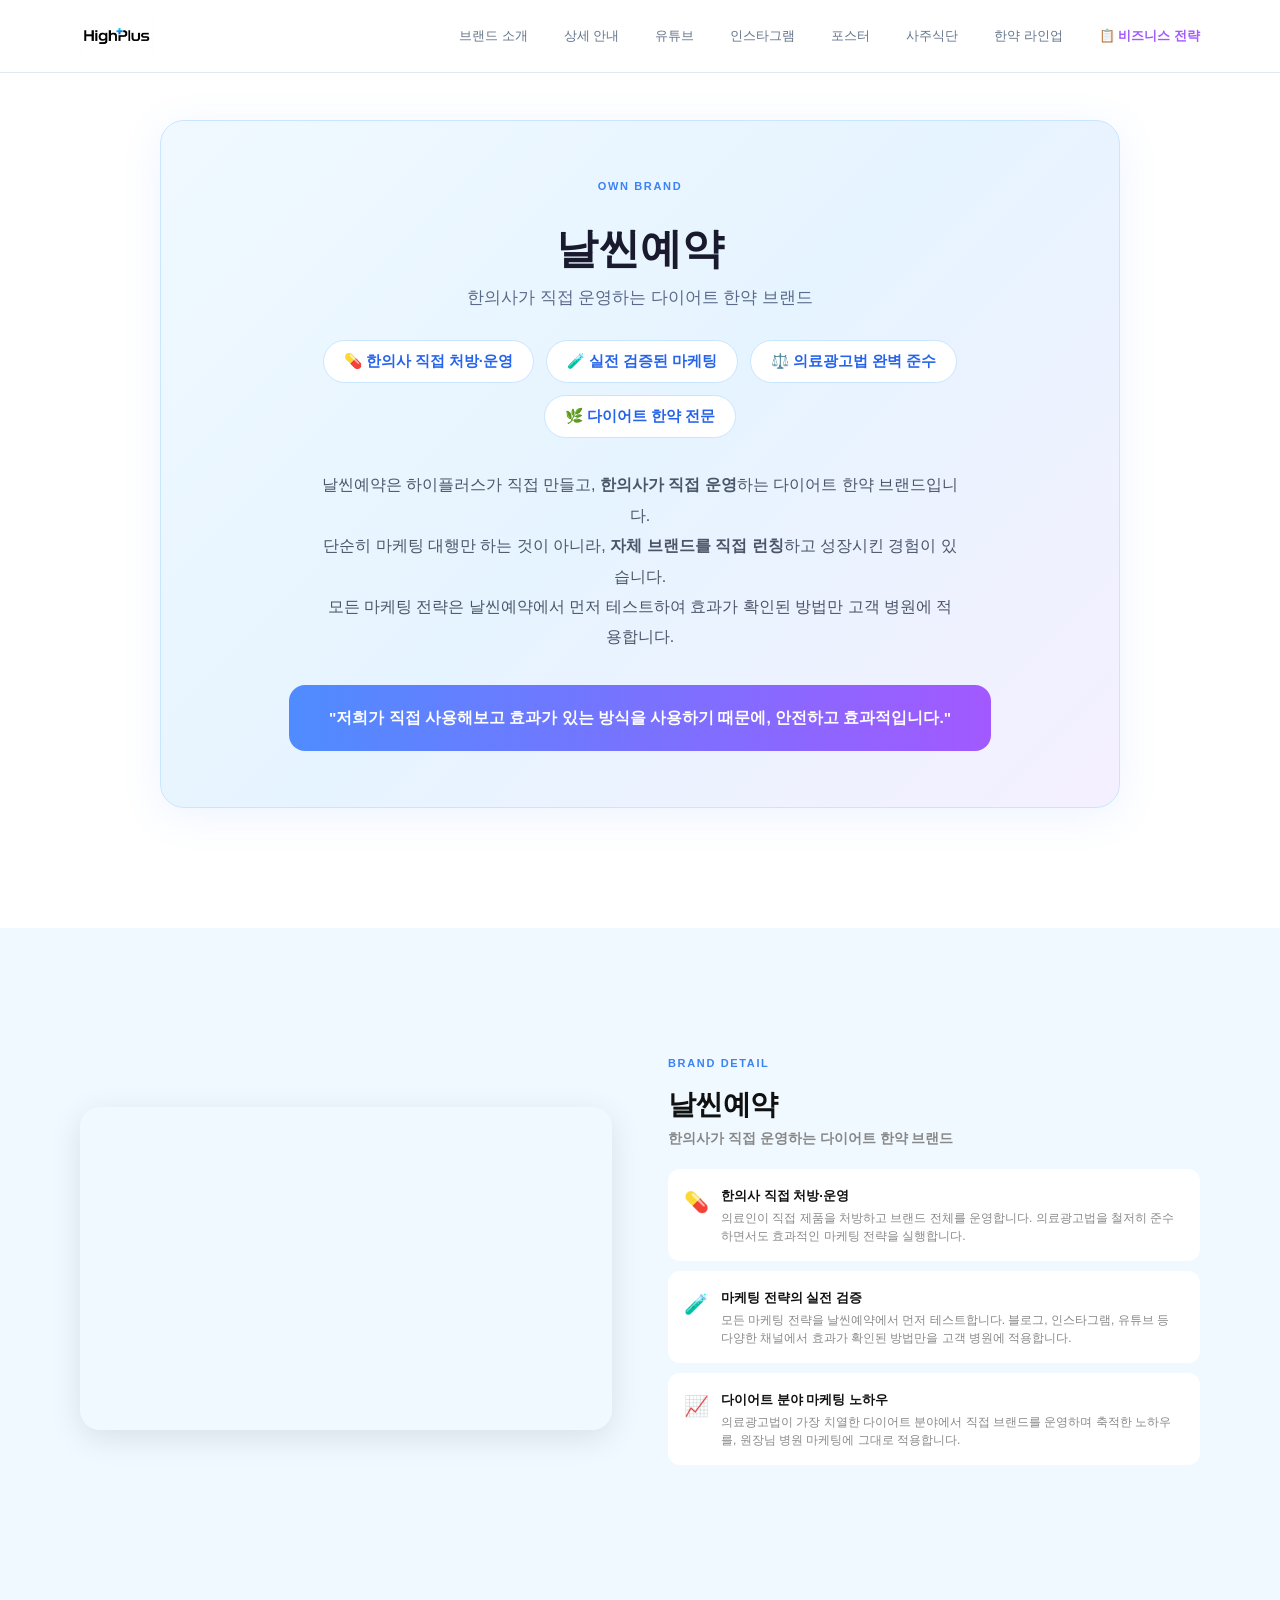
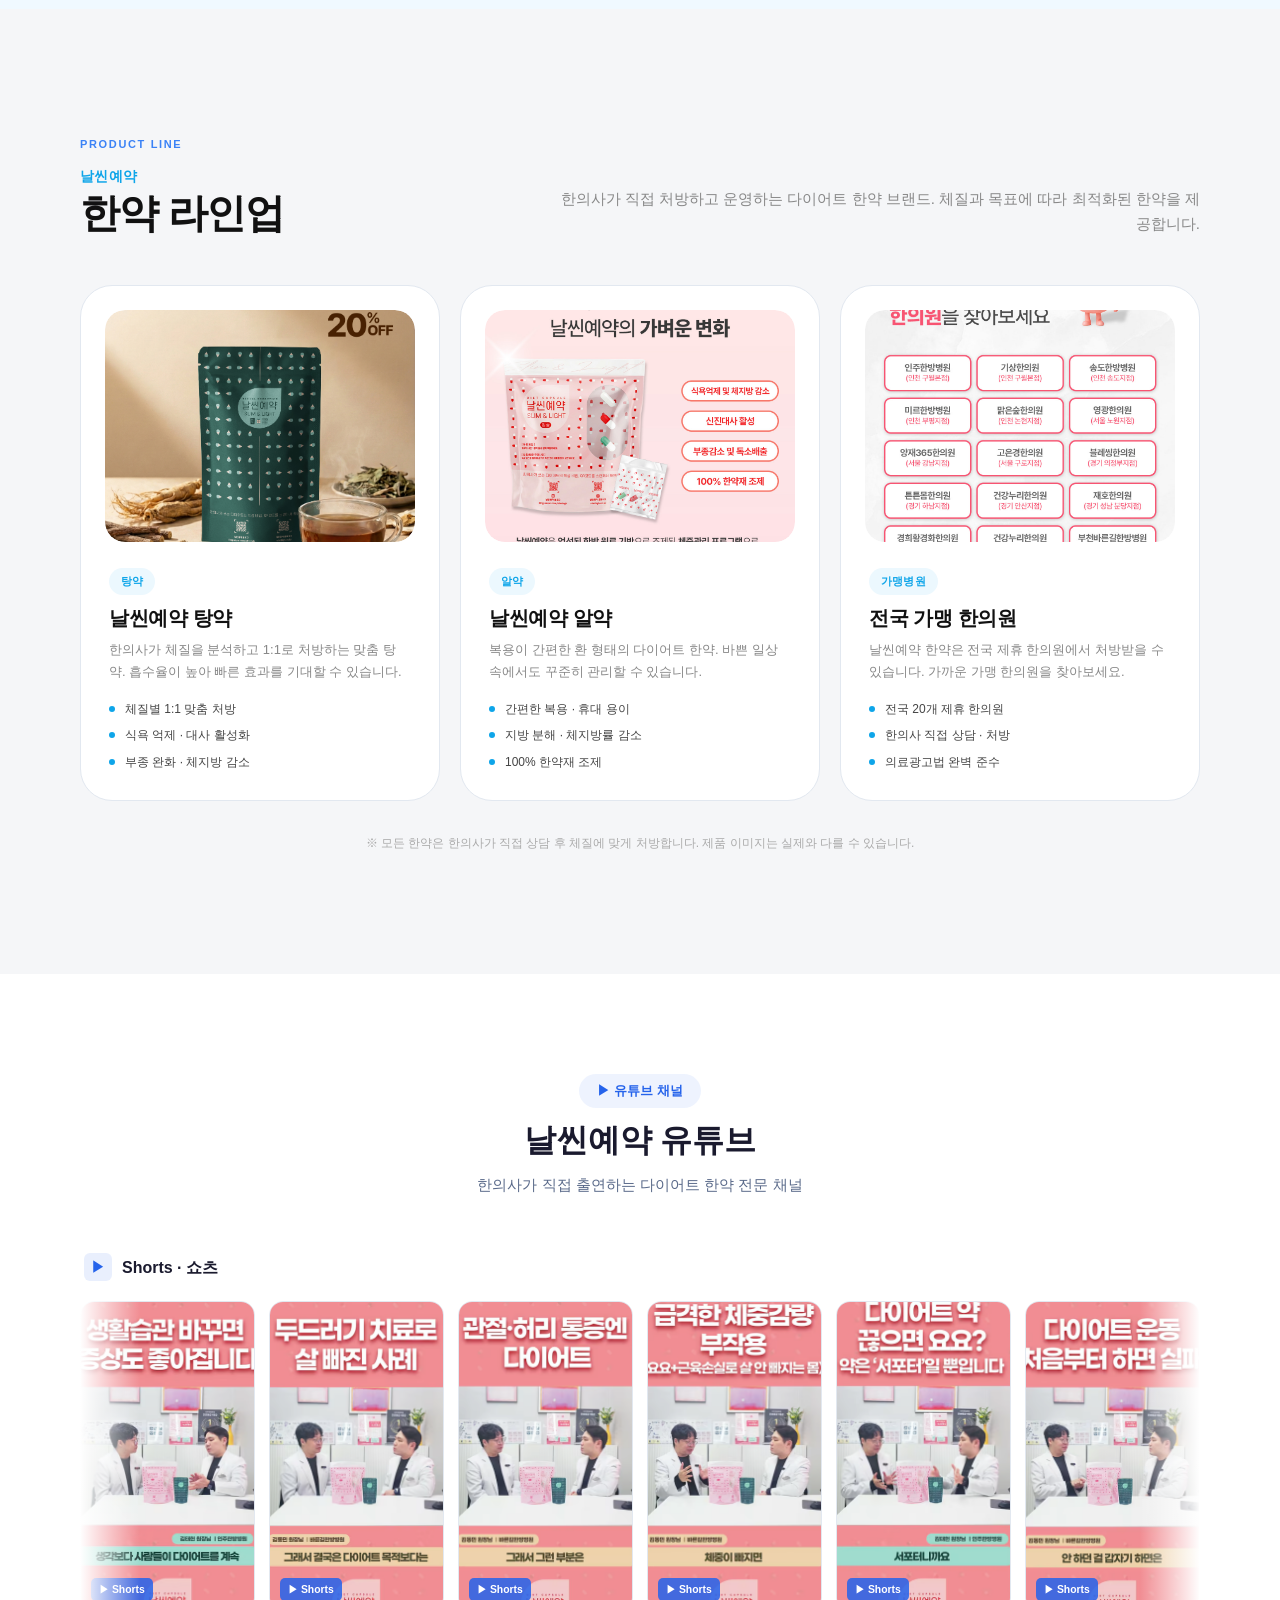
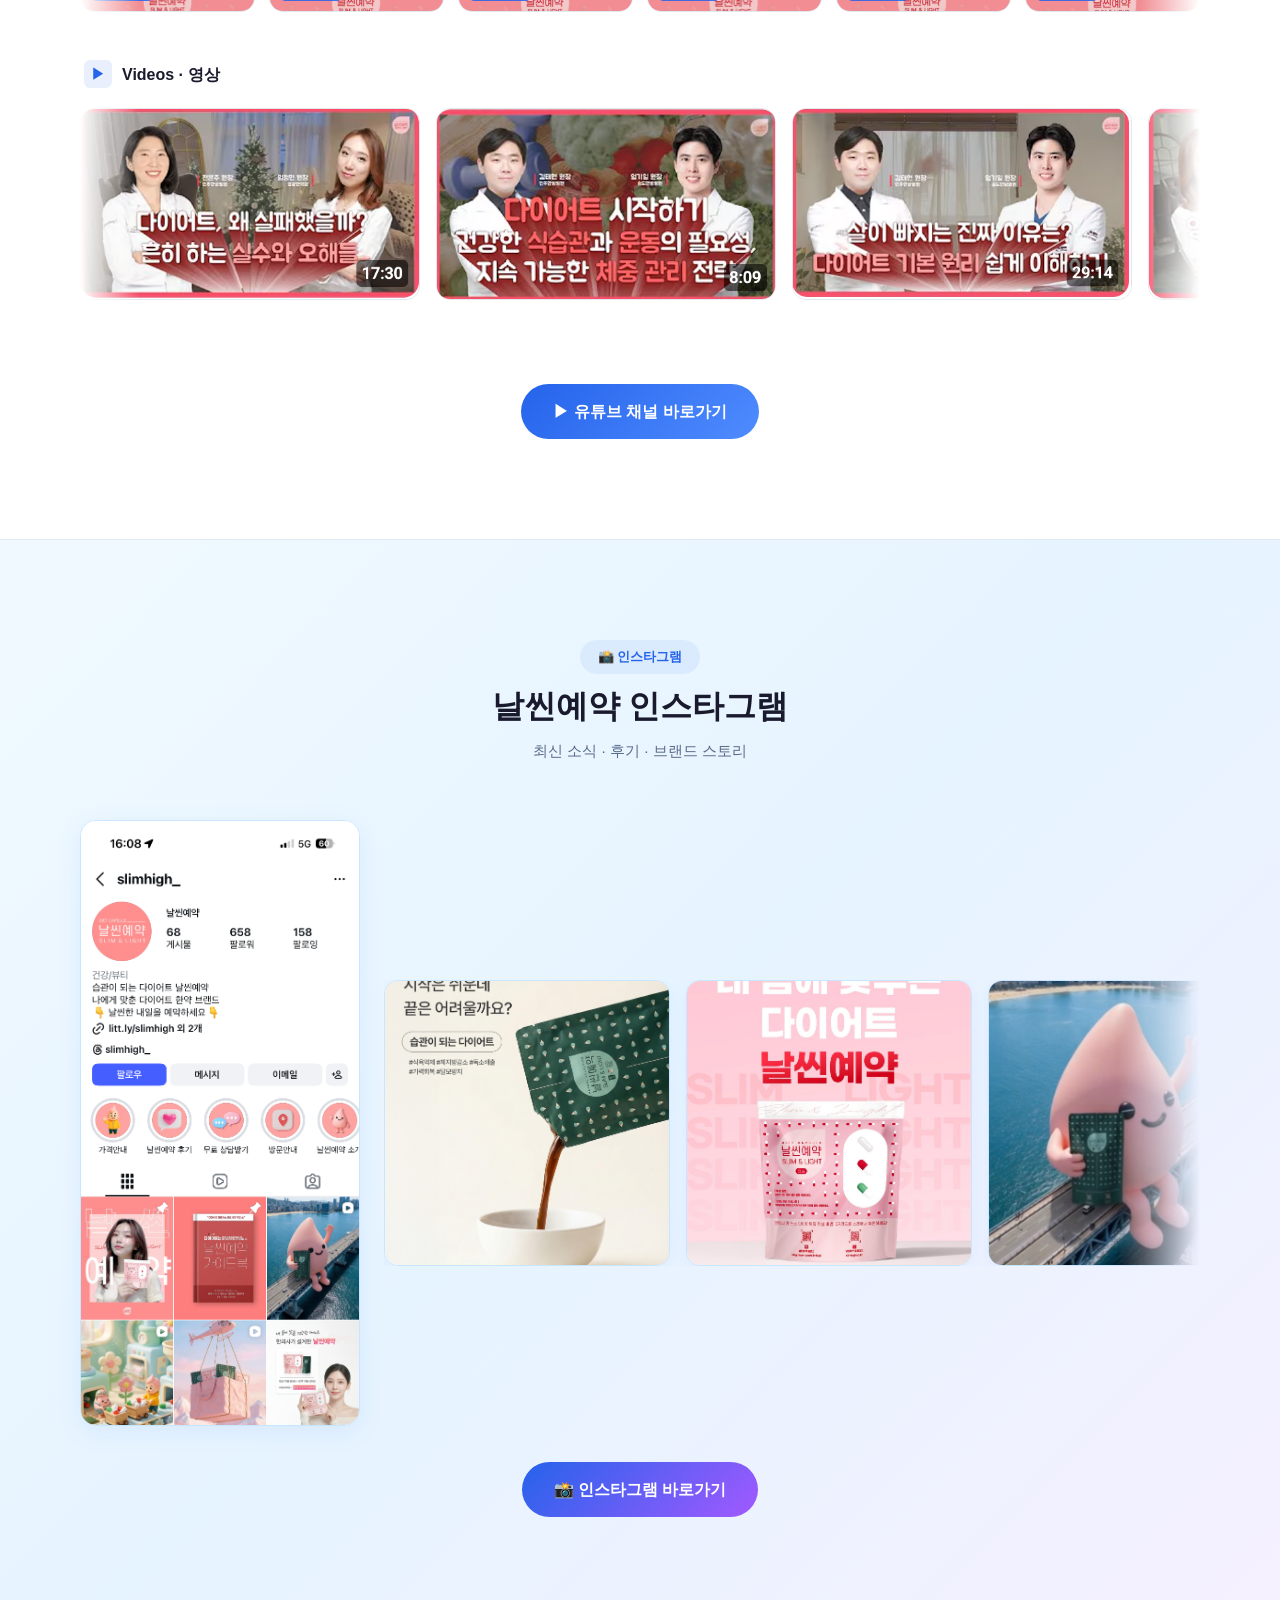
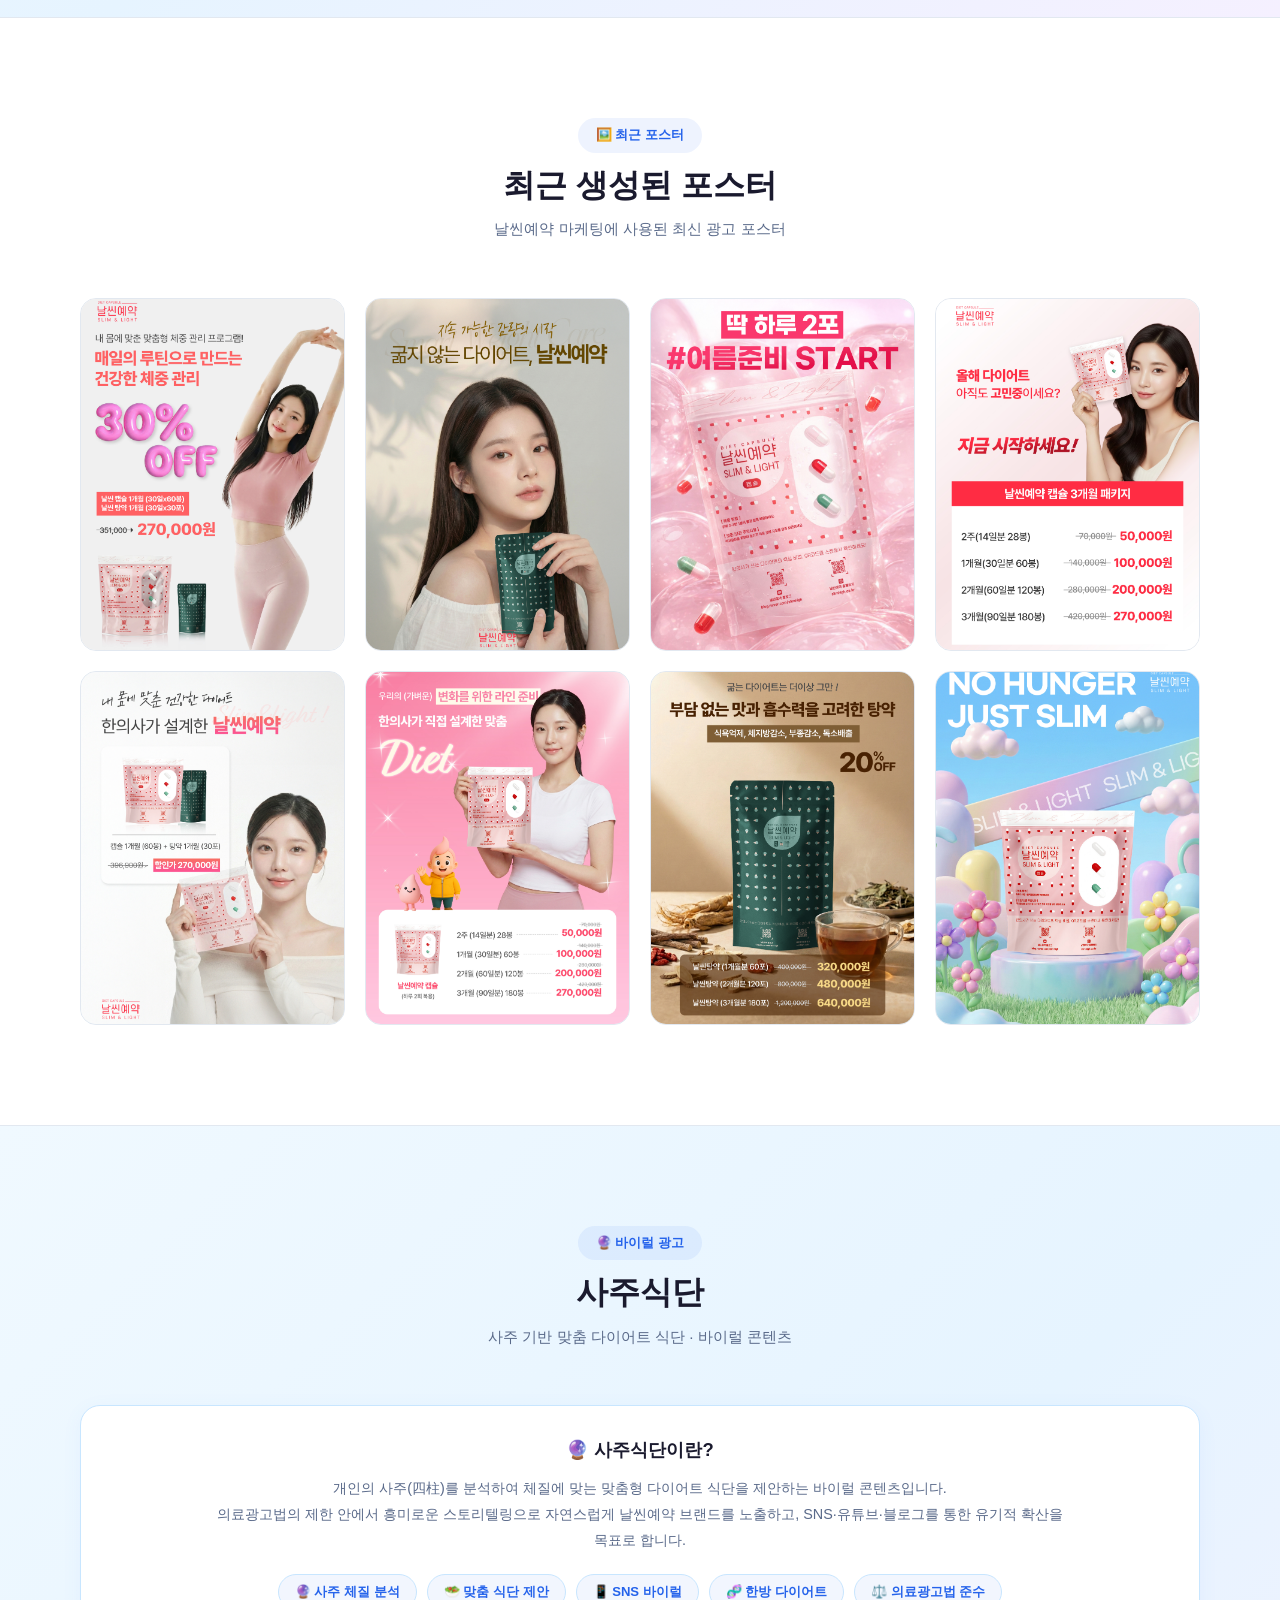
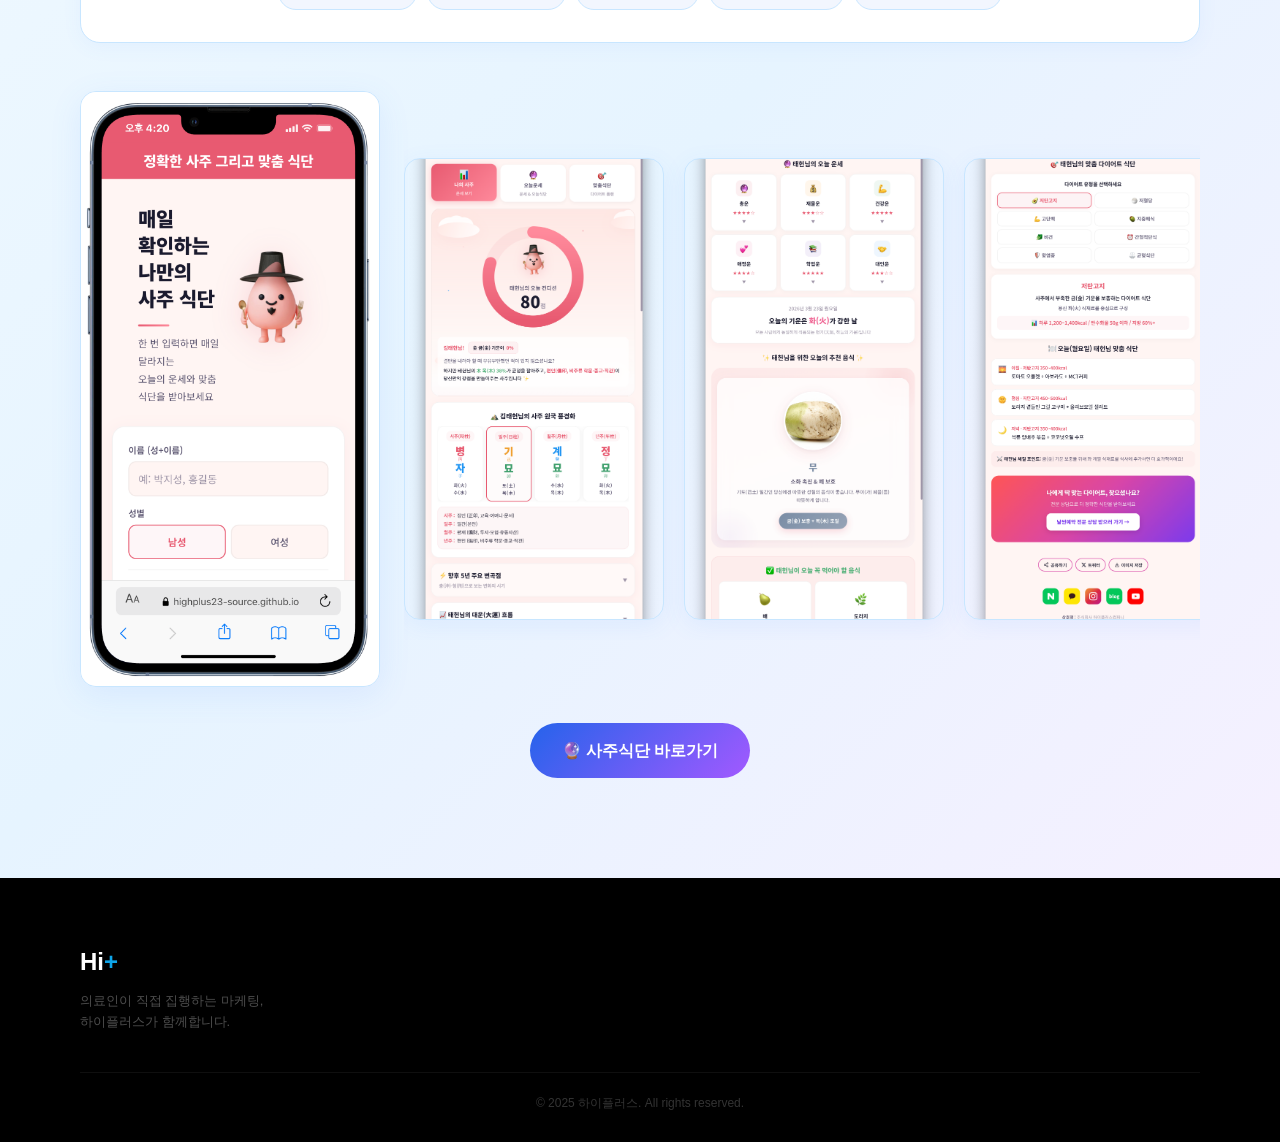
==== commit 73e6098f: "fix: 이미지 경로 원상복구 (루트 경로로 통일)" ====
--- a/날씬예약.html
+++ b/날씬예약.html
@@ -598,7 +598,7 @@
             <div class="product-grid">
                 <div class="product-card" data-delay="0">
                     <div class="product-img-wrap">
-                        <img src="assets/탕약.jpg" alt="날씬예약 탕약" class="product-img" loading="lazy">
+                        <img src="탕약.jpg" alt="날씬예약 탕약" class="product-img" loading="lazy">
                     </div>
                     <div class="product-info">
                         <span class="product-tag">탕약</span>
@@ -613,7 +613,7 @@
                 </div>
                 <div class="product-card" data-delay="100">
                     <div class="product-img-wrap">
-                        <img src="assets/알약.jpg" alt="날씬예약 알약" class="product-img" loading="lazy">
+                        <img src="알약.jpg" alt="날씬예약 알약" class="product-img" loading="lazy">
                     </div>
                     <div class="product-info">
                         <span class="product-tag">알약</span>
@@ -628,7 +628,7 @@
                 </div>
                 <div class="product-card" data-delay="200">
                     <div class="product-img-wrap">
-                        <img src="assets/가맹병원.jpg" alt="날씬예약 가맹병원" class="product-img" loading="lazy">
+                        <img src="가맹병원.jpg" alt="날씬예약 가맹병원" class="product-img" loading="lazy">
                     </div>
                     <div class="product-info">
                         <span class="product-tag">가맹병원</span>
